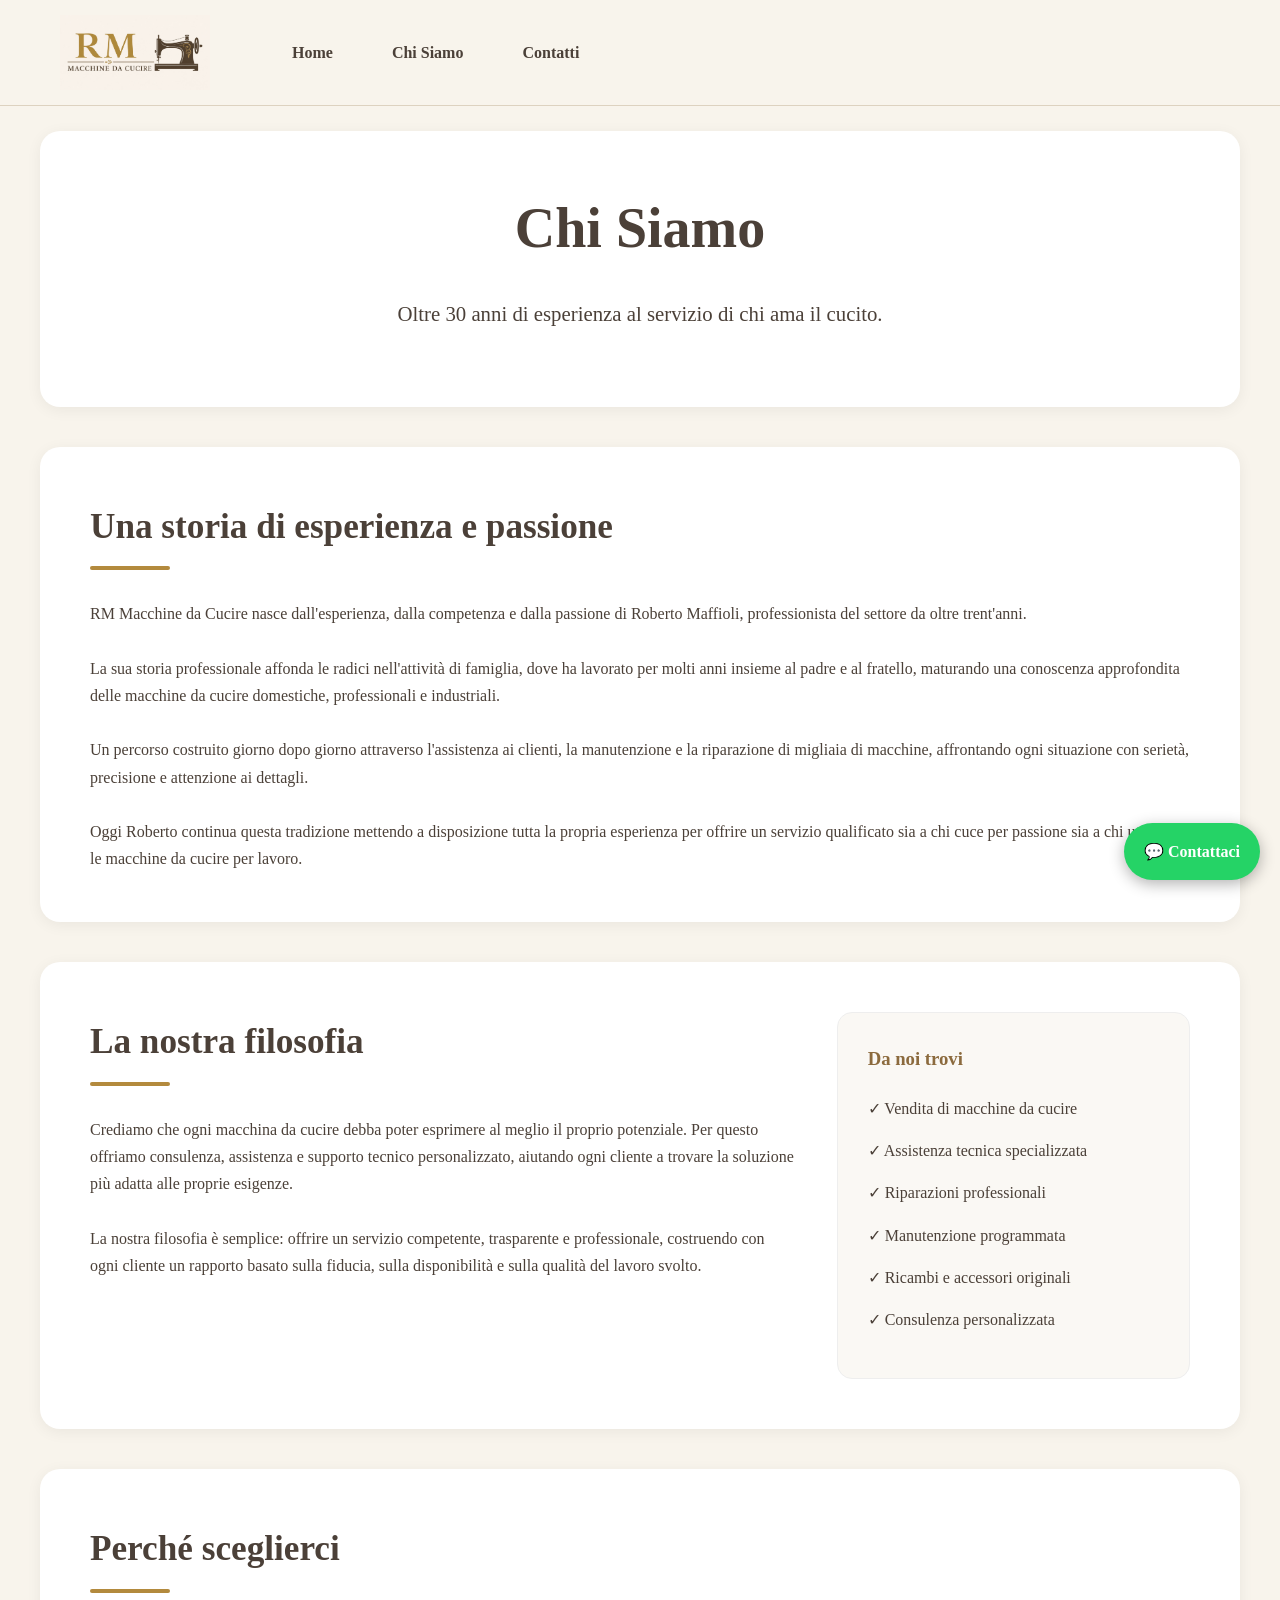
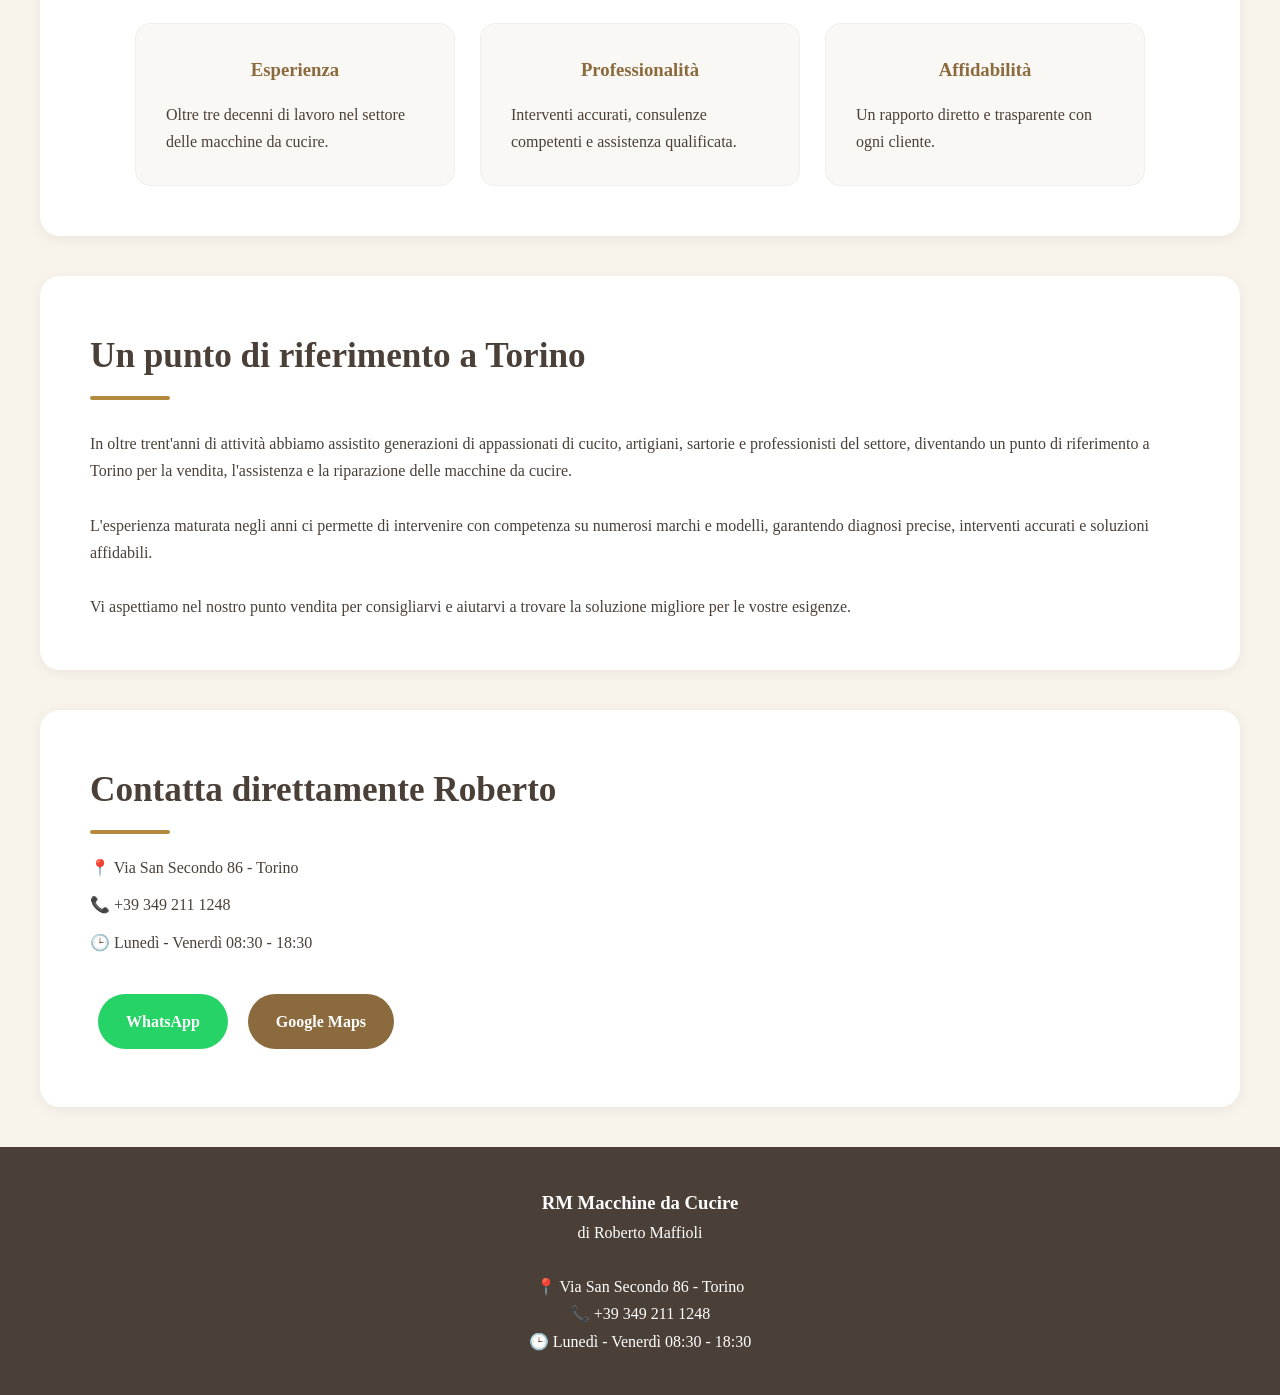
==== chi-siamo.html @ 50a66120 "add file add file" ====
<!DOCTYPE html>
<html lang="it">

<head>

<meta charset="UTF-8">
<meta name="viewport" content="width=device-width, initial-scale=1.0">

<title>Chi Siamo - RM Macchine da Cucire Torino</title>

<meta name="description"
content="Scopri la storia e l'esperienza di Roberto Maffioli, specialista nella vendita e assistenza di macchine da cucire a Torino.">

<link rel="icon" type="image/png" href="images/favicon.png">
<link rel="apple-touch-icon" href="images/favicon.png">

<link rel="stylesheet" href="css/style.css">

</head>

<body>

<header>

    <div class="header-container">

        <img src="images/logo.jpg" class="logo">

        <div class="menu-toggle">☰</div>

        <nav>
            <a href="index.html">Home</a>
            <a href="chi-siamo.html">Chi Siamo</a>
            <a href="contatti.html">Contatti</a>
        </nav>

    </div>

</header>

<section class="section-box hero-box">

    <h1>Chi Siamo</h1>

    <p class="hero-slogan">
        Oltre 30 anni di esperienza al servizio di chi ama il cucito.
    </p>

</section>

<section class="section-box">

    <h2>Una storia di esperienza e passione</h2>

    <p>
        RM Macchine da Cucire nasce dall'esperienza, dalla competenza e dalla
        passione di Roberto Maffioli, professionista del settore da oltre
        trent'anni.
    </p>

    <br>

    <p>
        La sua storia professionale affonda le radici nell'attività di famiglia,
        dove ha lavorato per molti anni insieme al padre e al fratello,
        maturando una conoscenza approfondita delle macchine da cucire
        domestiche, professionali e industriali.
    </p>

    <br>

    <p>
        Un percorso costruito giorno dopo giorno attraverso l'assistenza ai
        clienti, la manutenzione e la riparazione di migliaia di macchine,
        affrontando ogni situazione con serietà, precisione e attenzione ai
        dettagli.
    </p>

    <br>

    <p>
        Oggi Roberto continua questa tradizione mettendo a disposizione tutta la
        propria esperienza per offrire un servizio qualificato sia a chi cuce
        per passione sia a chi utilizza le macchine da cucire per lavoro.
    </p>

</section>

<section class="section-box">

    <div class="about-grid">

        <div class="about-left">

            <h2>La nostra filosofia</h2>

            <p>
                Crediamo che ogni macchina da cucire debba poter esprimere al
                meglio il proprio potenziale. Per questo offriamo consulenza,
                assistenza e supporto tecnico personalizzato, aiutando ogni
                cliente a trovare la soluzione più adatta alle proprie esigenze.
            </p>

            <br>

            <p>
                La nostra filosofia è semplice: offrire un servizio competente,
                trasparente e professionale, costruendo con ogni cliente un
                rapporto basato sulla fiducia, sulla disponibilità e sulla
                qualità del lavoro svolto.
            </p>

        </div>

        <div class="about-right">

            <h3>Da noi trovi</h3>

            <ul>
                <li>✓ Vendita di macchine da cucire</li>
                <li>✓ Assistenza tecnica specializzata</li>
                <li>✓ Riparazioni professionali</li>
                <li>✓ Manutenzione programmata</li>
                <li>✓ Ricambi e accessori originali</li>
                <li>✓ Consulenza personalizzata</li>
            </ul>

        </div>

    </div>

</section>

<section class="section-box">

    <h2>Perché sceglierci</h2>

    <div class="services">

        <div class="service-card">

            <h3>Esperienza</h3>

            <p>
                Oltre tre decenni di lavoro nel settore delle macchine da cucire.
            </p>

        </div>

        <div class="service-card">

            <h3>Professionalità</h3>

            <p>
                Interventi accurati, consulenze competenti e assistenza qualificata.
            </p>

        </div>

        <div class="service-card">

            <h3>Affidabilità</h3>

            <p>
                Un rapporto diretto e trasparente con ogni cliente.
            </p>

        </div>

    </div>

</section>

<section class="section-box">

    <h2>Un punto di riferimento a Torino</h2>

    <p>
        In oltre trent'anni di attività abbiamo assistito generazioni di
        appassionati di cucito, artigiani, sartorie e professionisti del
        settore, diventando un punto di riferimento a Torino per la vendita,
        l'assistenza e la riparazione delle macchine da cucire.
    </p>

    <br>

    <p>
        L'esperienza maturata negli anni ci permette di intervenire con
        competenza su numerosi marchi e modelli, garantendo diagnosi precise,
        interventi accurati e soluzioni affidabili.
    </p>

    <br>

    <p>
        Vi aspettiamo nel nostro punto vendita per consigliarvi e aiutarvi a
        trovare la soluzione migliore per le vostre esigenze.
    </p>

</section>

<section class="contact-section">

    <h2>Contatta direttamente Roberto</h2>

    <p>📍 Via San Secondo 86 - Torino</p>

    <p>📞 +39 349 211 1248</p>

    <p>🕒 Lunedì - Venerdì 08:30 - 18:30</p>

    <div class="button-container">

        <a href="https://wa.me/393492111248"
           target="_blank"
           class="btn btn-whatsapp">

            WhatsApp

        </a>

        <a href="https://maps.google.com/?q=Via+San+Secondo+86+Torino"
           target="_blank"
           class="btn btn-phone">

            Google Maps

        </a>

    </div>

</section>

<footer>

    <h3>RM Macchine da Cucire</h3>

    <p>di Roberto Maffioli</p>

    <br>

    <p>📍 Via San Secondo 86 - Torino</p>

    <p>📞 +39 349 211 1248</p>

    <p>🕒 Lunedì - Venerdì 08:30 - 18:30</p>

</footer>

<a href="https://wa.me/393492111248"
   target="_blank"
   class="whatsapp-float">

💬 Contattaci

</a>

<script src="js/script.js"></script>

</body>
</html>
---- css/style.css ----
*{
    margin:0;
    padding:0;
    box-sizing:border-box;
}

body{
    font-family: Georgia, serif;
    background:#f8f4ec;
    color:#4b4038;
    line-height:1.7;
}

a{
    text-decoration:none;
}

nav{

    transition:all .3s ease;

}

.header-hidden{

    opacity:0;

    transform:translateY(-20px);

    pointer-events:none;

}


/* HEADER */

header{
    background:#f8f4ec;
    border-bottom:1px solid #ddd2c0;
    position:sticky;
    top:0;
    z-index:999;
}

.header-container{
    max-width:1200px;
    margin:auto;
    display:flex;
    align-items:center;
    padding:15px 20px;
}

.logo{
    height:75px;
    width:auto;
    margin-right:40px;
}

.menu-toggle{

    display:none;

}

nav{

    display:flex;

    gap:35px;

    margin-left:30px;

}

nav a{
    color:#4b4038;
    font-size:1rem;
    font-weight:600;
    padding:8px 12px;
    border-radius:6px;
    transition:.3s;
}

nav a:hover{
    background:#efe7da;
    color:#8b6a3d;
}

/* HERO */

.hero{
    text-align:center;
    padding:60px 20px;
    background:#f8f4ec;
}

.hero h1{
    font-size:3.2rem;
    color:#4b4038;
}

.hero h3{
    color:#8b6a3d;
    font-style:italic;
    margin-top:5px;
    margin-bottom:20px;
}

.hero h2{
    color:#8b6a3d;
    margin-bottom:20px;
    font-size:1.8rem;
}

.hero p{
    max-width:800px;
    margin:auto;
}

.hero-box{
    text-align:center;
}

.hero-box h1{
    font-size:3.5rem;
    color:#4b4038;
    margin-bottom:20px;
}

.hero-box h2{
    color:#a37c3f;
    font-size:2rem;
    margin-bottom:25px;
}

.hero-slogan{
    font-size:1.3rem;
    max-width:900px;
    margin:15px auto 25px auto;
    text-align:center !important;
}

.section-box.hero-box{
    margin-top:25px;
}

@media(max-width:768px){

    .hero-box h1{
        font-size:2rem;
    }

    .hero-box h2{
        font-size:1.3rem;
    }

    .hero-slogan{
        font-size:1rem;
    }

}

/* BUTTON */

.button-container{
    margin-top:30px;
}

.btn{
    display:inline-block;
    padding:14px 28px;
    border-radius:40px;
    margin:8px;
    color:white;
    font-weight:bold;
    transition:.3s;
}

.btn:hover{
    transform:translateY(-2px);
}

.btn-phone{
    background:#8b6a3d;
}

.btn-whatsapp{
    background:#25D366;
}

/* SLIDER PROMO */

.promo-banner{
    max-width:1200px;
    margin:0px auto;
    padding:0 0px;
}

.promo-banner img{
    width:100%;
    display:block;
    border-radius:0px;
    box-shadow:0 8px 20px rgba(0,0,0,.10);
}
/* SEZIONI */

.section-box{
    max-width:1200px;
    margin:40px auto;
    background:white;
    border-radius:20px;
    padding:50px;
    box-shadow:0 3px 15px rgba(0,0,0,.06);
}

.section-box h2{
    color:#4b4038;
    font-size:2.2rem;
    margin-bottom:30px;
}

.section-box h2::after{
    content:'';
    display:block;
    width:80px;
    height:4px;
    background:#b38a3d;
    margin-top:10px;
    border-radius:5px;
}

.section-box p{
    text-align:left;
}

/* SERVIZI */

.services{
    display:flex;
    flex-wrap:wrap;
    gap:25px;
    justify-content:center;
}

.service-card{
    background:#faf8f4;
    width:320px;
    padding:30px;
    border-radius:15px;
    text-align:center;
    border:1px solid #eee;
}

.service-card h3{
    color:#8b6a3d;
    margin-bottom:15px;
}

/* MARCHI */

.brand-logos{
    display:flex;
    flex-wrap:wrap;
    justify-content:center;
    align-items:center;
    gap:40px;
}

.brand-logos img{
    max-width:150px;
    max-height:80px;
    object-fit:contain;
}

/* CONTATTI */

.contact-section{
    max-width:1200px;
    margin:40px auto;
    background:white;
    border-radius:20px;
    padding:50px;
    box-shadow:0 3px 15px rgba(0,0,0,.06);
}

.contact-section h2{
    font-size:2.2rem;
    margin-bottom:20px;
}

.contact-section h2::after{
    content:'';
    display:block;
    width:80px;
    height:4px;
    background:#b38a3d;
    margin-top:10px;
    border-radius:5px;
}

.contact-section p{
    margin-bottom:10px;
}

/* FOOTER */

footer{
    background:#4b4038;
    color:white;
    text-align:center;
    padding:40px;
    margin-top:40px;
}

/* WHATSAPP */

.whatsapp-float{
    position:fixed;
    right:20px;
    bottom:20px;
    background:#25D366;
    color:white;
    padding:15px 20px;
    border-radius:50px;
    font-weight:bold;
    box-shadow:0 4px 15px rgba(0,0,0,.3);
    z-index:9999;
}

.about-grid{
    display:grid;
    grid-template-columns:2fr 1fr;
    gap:40px;
    align-items:start;
}

.about-right{
    background:#faf8f4;
    padding:30px;
    border-radius:15px;
    border:1px solid #eee;
}

.about-right h3{
    color:#8b6a3d;
    margin-bottom:20px;
}

.about-right ul{
    list-style:none;
    padding:0;
}

.about-right li{
    margin-bottom:15px;
    font-size:1rem;
}

@media(max-width:768px){

    .about-grid{
        grid-template-columns:1fr;
    }

}

/* MENU HAMBURGER */

.menu-toggle{
    display:none;
    font-size:2rem;
    cursor:pointer;
    color:#4b4038;
    padding:10px;
}

/* MOBILE */

@media(max-width:768px){

    .header-container{
        position:relative;
        justify-content:space-between;
        align-items:center;
    }

    .logo{
        height:55px;
        margin:0;
    }

    .menu-toggle{
        display:block;
        font-size:2rem;
        cursor:pointer;
        padding:10px;
    }

    nav{
    display:none;
    position:absolute;
    top:85px;
    right:20px;
    width:180px;

    background:white;
    border-radius:15px;
    box-shadow:0 8px 25px rgba(0,0,0,.12);

    opacity:0;
    transform:translateY(-10px);
    transition:.25s;

    margin-left:0;
    }

    nav.show{
        display:flex;
        flex-direction:column;

        opacity:1;
        transform:translateY(0);
    }

    nav a{
        padding:12px 20px;
        text-align:left;
        border-bottom:1px solid #eee;
    }

    nav a:last-child{
        border-bottom:none;
    }
}
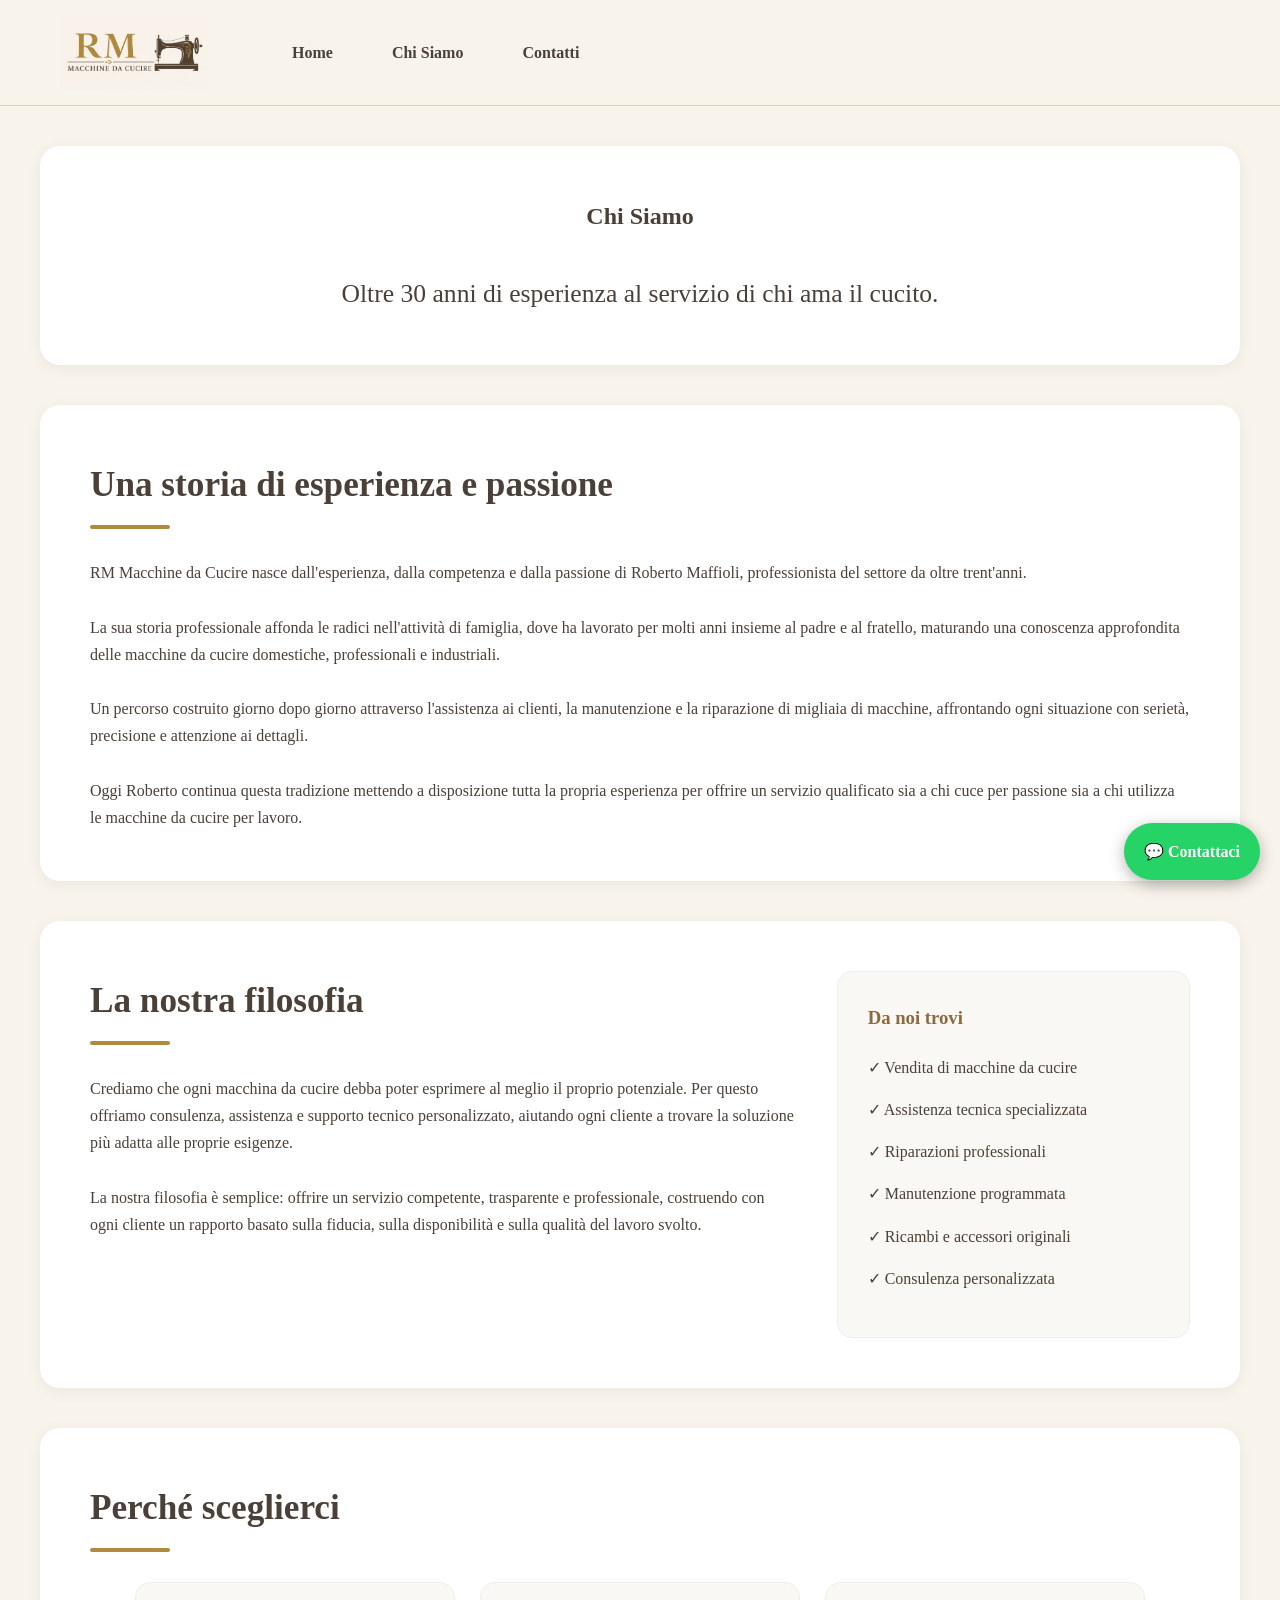
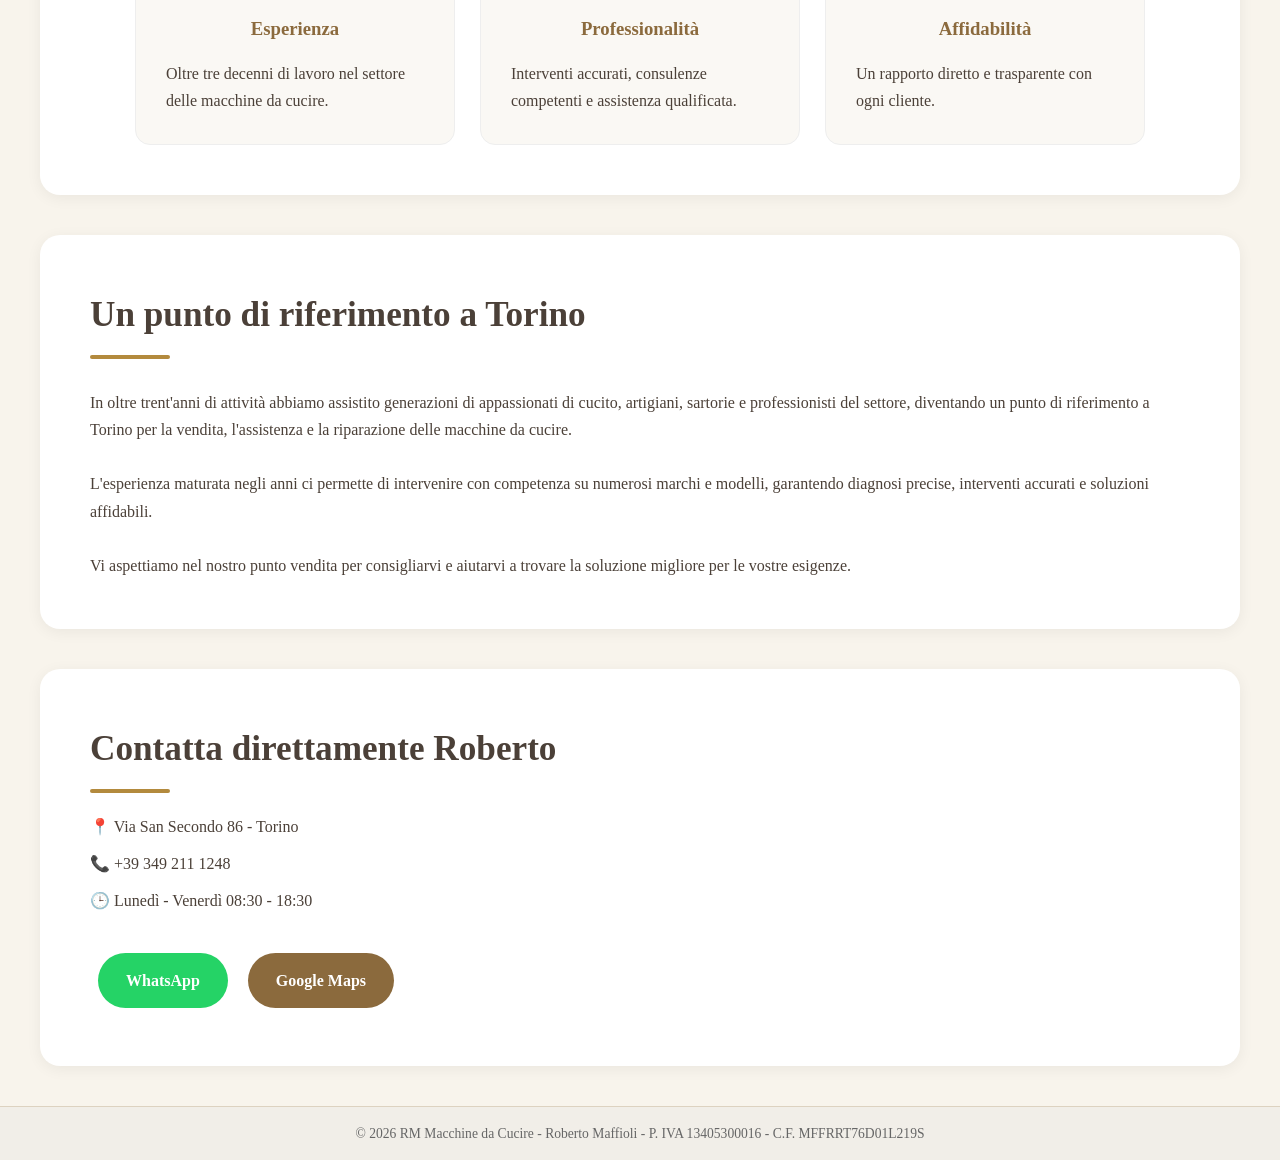
==== commit 15952773: "bug footer" ====
--- a/chi-siamo.html
+++ b/chi-siamo.html
@@ -3,259 +3,284 @@
 
 <head>
 
-<meta charset="UTF-8">
-<meta name="viewport" content="width=device-width, initial-scale=1.0">
-
-<title>Chi Siamo - RM Macchine da Cucire Torino</title>
-
-<meta name="description"
-content="Scopri la storia e l'esperienza di Roberto Maffioli, specialista nella vendita e assistenza di macchine da cucire a Torino.">
-
-<link rel="icon" type="image/png" href="images/favicon.png">
-<link rel="apple-touch-icon" href="images/favicon.png">
-
-<link rel="stylesheet" href="css/style.css">
+    <meta charset="UTF-8">
+    <meta name="viewport" content="width=device-width, initial-scale=1.0">
+
+    <title>Chi Siamo - RM Macchine da Cucire Torino</title>
+
+    <meta name="description"
+          content="Scopri la storia e l'esperienza di Roberto Maffioli, specialista nella vendita e assistenza di macchine da cucire a Torino.">
+
+    <!-- Anteprime social (WhatsApp, Facebook, ecc.) -->
+    <meta property="og:title" content="Chi Siamo - RM Macchine da Cucire Torino">
+    <meta property="og:description" content="Scopri la storia e l'esperienza di Roberto Maffioli, specialista nella vendita e assistenza di macchine da cucire a Torino.">
+    <meta property="og:image" content="https://www.rmmacchinedacucire.it/images/logo.jpg">
+    <meta property="og:type" content="website">
+    <meta property="og:locale" content="it_IT">
+    <meta property="og:url" content="https://www.rmmacchinedacucire.it/chi-siamo.html">
+
+    <link rel="icon" type="image/png" href="images/favicon.png">
+    <link rel="apple-touch-icon" href="images/favicon.png">
+
+    <link rel="stylesheet" href="css/style.css">
+
+    <!-- Dati strutturati per Google (scheda attività / Maps) -->
+    <script type="application/ld+json">
+        {
+          "@context": "https://schema.org",
+          "@type": "LocalBusiness",
+          "name": "RM Macchine da Cucire",
+          "image": "https://www.rmmacchinedacucire.it/images/logo.jpg",
+          "telephone": "+393492111248",
+          "address": {
+            "@type": "PostalAddress",
+            "streetAddress": "Via San Secondo 86",
+            "addressLocality": "Torino",
+            "addressCountry": "IT"
+          },
+          "openingHoursSpecification": {
+            "@type": "OpeningHoursSpecification",
+            "dayOfWeek": ["Monday","Tuesday","Wednesday","Thursday","Friday"],
+            "opens": "08:30",
+            "closes": "18:30"
+          },
+          "url": "https://www.rmmacchinedacucire.it/"
+        }
+    </script>
 
 </head>
 
 <body>
 
-<header>
-
-    <div class="header-container">
-
-        <img src="images/logo.jpg" class="logo">
-
-        <div class="menu-toggle">☰</div>
-
-        <nav>
-            <a href="index.html">Home</a>
-            <a href="chi-siamo.html">Chi Siamo</a>
-            <a href="contatti.html">Contatti</a>
-        </nav>
-
-    </div>
-
-</header>
-
-<section class="section-box hero-box">
-
-    <h1>Chi Siamo</h1>
-
-    <p class="hero-slogan">
-        Oltre 30 anni di esperienza al servizio di chi ama il cucito.
-    </p>
-
-</section>
-
-<section class="section-box">
-
-    <h2>Una storia di esperienza e passione</h2>
-
-    <p>
-        RM Macchine da Cucire nasce dall'esperienza, dalla competenza e dalla
-        passione di Roberto Maffioli, professionista del settore da oltre
-        trent'anni.
-    </p>
-
-    <br>
-
-    <p>
-        La sua storia professionale affonda le radici nell'attività di famiglia,
-        dove ha lavorato per molti anni insieme al padre e al fratello,
-        maturando una conoscenza approfondita delle macchine da cucire
-        domestiche, professionali e industriali.
-    </p>
-
-    <br>
-
-    <p>
-        Un percorso costruito giorno dopo giorno attraverso l'assistenza ai
-        clienti, la manutenzione e la riparazione di migliaia di macchine,
-        affrontando ogni situazione con serietà, precisione e attenzione ai
-        dettagli.
-    </p>
-
-    <br>
-
-    <p>
-        Oggi Roberto continua questa tradizione mettendo a disposizione tutta la
-        propria esperienza per offrire un servizio qualificato sia a chi cuce
-        per passione sia a chi utilizza le macchine da cucire per lavoro.
-    </p>
-
-</section>
-
-<section class="section-box">
-
-    <div class="about-grid">
-
-        <div class="about-left">
-
-            <h2>La nostra filosofia</h2>
-
-            <p>
-                Crediamo che ogni macchina da cucire debba poter esprimere al
-                meglio il proprio potenziale. Per questo offriamo consulenza,
-                assistenza e supporto tecnico personalizzato, aiutando ogni
-                cliente a trovare la soluzione più adatta alle proprie esigenze.
-            </p>
-
-            <br>
-
-            <p>
-                La nostra filosofia è semplice: offrire un servizio competente,
-                trasparente e professionale, costruendo con ogni cliente un
-                rapporto basato sulla fiducia, sulla disponibilità e sulla
-                qualità del lavoro svolto.
-            </p>
-
-        </div>
-
-        <div class="about-right">
-
-            <h3>Da noi trovi</h3>
-
-            <ul>
-                <li>✓ Vendita di macchine da cucire</li>
-                <li>✓ Assistenza tecnica specializzata</li>
-                <li>✓ Riparazioni professionali</li>
-                <li>✓ Manutenzione programmata</li>
-                <li>✓ Ricambi e accessori originali</li>
-                <li>✓ Consulenza personalizzata</li>
-            </ul>
-
-        </div>
-
-    </div>
-
-</section>
-
-<section class="section-box">
-
-    <h2>Perché sceglierci</h2>
-
-    <div class="services">
-
-        <div class="service-card">
-
-            <h3>Esperienza</h3>
-
-            <p>
-                Oltre tre decenni di lavoro nel settore delle macchine da cucire.
-            </p>
-
-        </div>
-
-        <div class="service-card">
-
-            <h3>Professionalità</h3>
-
-            <p>
-                Interventi accurati, consulenze competenti e assistenza qualificata.
-            </p>
-
-        </div>
-
-        <div class="service-card">
-
-            <h3>Affidabilità</h3>
-
-            <p>
-                Un rapporto diretto e trasparente con ogni cliente.
-            </p>
-
-        </div>
-
-    </div>
-
-</section>
-
-<section class="section-box">
-
-    <h2>Un punto di riferimento a Torino</h2>
-
-    <p>
-        In oltre trent'anni di attività abbiamo assistito generazioni di
-        appassionati di cucito, artigiani, sartorie e professionisti del
-        settore, diventando un punto di riferimento a Torino per la vendita,
-        l'assistenza e la riparazione delle macchine da cucire.
-    </p>
-
-    <br>
-
-    <p>
-        L'esperienza maturata negli anni ci permette di intervenire con
-        competenza su numerosi marchi e modelli, garantendo diagnosi precise,
-        interventi accurati e soluzioni affidabili.
-    </p>
-
-    <br>
-
-    <p>
-        Vi aspettiamo nel nostro punto vendita per consigliarvi e aiutarvi a
-        trovare la soluzione migliore per le vostre esigenze.
-    </p>
-
-</section>
-
-<section class="contact-section">
-
-    <h2>Contatta direttamente Roberto</h2>
-
-    <p>📍 Via San Secondo 86 - Torino</p>
-
-    <p>📞 +39 349 211 1248</p>
-
-    <p>🕒 Lunedì - Venerdì 08:30 - 18:30</p>
-
-    <div class="button-container">
-
-        <a href="https://wa.me/393492111248"
-           target="_blank"
-           class="btn btn-whatsapp">
-
-            WhatsApp
-
-        </a>
-
-        <a href="https://maps.google.com/?q=Via+San+Secondo+86+Torino"
-           target="_blank"
-           class="btn btn-phone">
-
-            Google Maps
-
-        </a>
-
-    </div>
-
-</section>
-
-<footer>
-
-    <h3>RM Macchine da Cucire</h3>
-
-    <p>di Roberto Maffioli</p>
-
-    <br>
-
-    <p>📍 Via San Secondo 86 - Torino</p>
-
-    <p>📞 +39 349 211 1248</p>
-
-    <p>🕒 Lunedì - Venerdì 08:30 - 18:30</p>
-
-</footer>
-
-<a href="https://wa.me/393492111248"
-   target="_blank"
-   class="whatsapp-float">
-
-💬 Contattaci
-
-</a>
-
-<script src="js/script.js"></script>
+    <header>
+
+        <div class="header-container">
+
+            <img src="images/logo.jpg" class="logo" alt="RM Macchine da Cucire Torino">
+
+            <button class="menu-toggle" aria-label="Apri menu">☰</button>
+
+            <nav>
+                <a href="index.html">Home</a>
+                <a href="chi-siamo.html">Chi Siamo</a>
+                <a href="contatti.html">Contatti</a>
+            </nav>
+
+        </div>
+
+    </header>
+
+    <section class="section-box hero-box">
+
+        <h1>Chi Siamo</h1>
+
+        <p class="hero-slogan">
+            Oltre 30 anni di esperienza al servizio di chi ama il cucito.
+        </p>
+
+    </section>
+
+    <section class="section-box">
+
+        <h2>Una storia di esperienza e passione</h2>
+
+        <p>
+            RM Macchine da Cucire nasce dall'esperienza, dalla competenza e dalla
+            passione di Roberto Maffioli, professionista del settore da oltre
+            trent'anni.
+        </p>
+
+        <br>
+
+        <p>
+            La sua storia professionale affonda le radici nell'attività di famiglia,
+            dove ha lavorato per molti anni insieme al padre e al fratello,
+            maturando una conoscenza approfondita delle macchine da cucire
+            domestiche, professionali e industriali.
+        </p>
+
+        <br>
+
+        <p>
+            Un percorso costruito giorno dopo giorno attraverso l'assistenza ai
+            clienti, la manutenzione e la riparazione di migliaia di macchine,
+            affrontando ogni situazione con serietà, precisione e attenzione ai
+            dettagli.
+        </p>
+
+        <br>
+
+        <p>
+            Oggi Roberto continua questa tradizione mettendo a disposizione tutta la
+            propria esperienza per offrire un servizio qualificato sia a chi cuce
+            per passione sia a chi utilizza le macchine da cucire per lavoro.
+        </p>
+
+    </section>
+
+    <section class="section-box">
+
+        <div class="about-grid">
+
+            <div class="about-left">
+
+                <h2>La nostra filosofia</h2>
+
+                <p>
+                    Crediamo che ogni macchina da cucire debba poter esprimere al
+                    meglio il proprio potenziale. Per questo offriamo consulenza,
+                    assistenza e supporto tecnico personalizzato, aiutando ogni
+                    cliente a trovare la soluzione più adatta alle proprie esigenze.
+                </p>
+
+                <br>
+
+                <p>
+                    La nostra filosofia è semplice: offrire un servizio competente,
+                    trasparente e professionale, costruendo con ogni cliente un
+                    rapporto basato sulla fiducia, sulla disponibilità e sulla
+                    qualità del lavoro svolto.
+                </p>
+
+            </div>
+
+            <div class="about-right">
+
+                <h3>Da noi trovi</h3>
+
+                <ul>
+                    <li>✓ Vendita di macchine da cucire</li>
+                    <li>✓ Assistenza tecnica specializzata</li>
+                    <li>✓ Riparazioni professionali</li>
+                    <li>✓ Manutenzione programmata</li>
+                    <li>✓ Ricambi e accessori originali</li>
+                    <li>✓ Consulenza personalizzata</li>
+                </ul>
+
+            </div>
+
+        </div>
+
+    </section>
+
+    <section class="section-box">
+
+        <h2>Perché sceglierci</h2>
+
+        <div class="services">
+
+            <div class="service-card">
+
+                <h3>Esperienza</h3>
+
+                <p>
+                    Oltre tre decenni di lavoro nel settore delle macchine da cucire.
+                </p>
+
+            </div>
+
+            <div class="service-card">
+
+                <h3>Professionalità</h3>
+
+                <p>
+                    Interventi accurati, consulenze competenti e assistenza qualificata.
+                </p>
+
+            </div>
+
+            <div class="service-card">
+
+                <h3>Affidabilità</h3>
+
+                <p>
+                    Un rapporto diretto e trasparente con ogni cliente.
+                </p>
+
+            </div>
+
+        </div>
+
+    </section>
+
+    <section class="section-box">
+
+        <h2>Un punto di riferimento a Torino</h2>
+
+        <p>
+            In oltre trent'anni di attività abbiamo assistito generazioni di
+            appassionati di cucito, artigiani, sartorie e professionisti del
+            settore, diventando un punto di riferimento a Torino per la vendita,
+            l'assistenza e la riparazione delle macchine da cucire.
+        </p>
+
+        <br>
+
+        <p>
+            L'esperienza maturata negli anni ci permette di intervenire con
+            competenza su numerosi marchi e modelli, garantendo diagnosi precise,
+            interventi accurati e soluzioni affidabili.
+        </p>
+
+        <br>
+
+        <p>
+            Vi aspettiamo nel nostro punto vendita per consigliarvi e aiutarvi a
+            trovare la soluzione migliore per le vostre esigenze.
+        </p>
+
+    </section>
+
+    <section class="contact-section">
+
+        <h2>Contatta direttamente Roberto</h2>
+
+        <p>📍 Via San Secondo 86 - Torino</p>
+
+        <p>📞 +39 349 211 1248</p>
+
+        <p>🕒 Lunedì - Venerdì 08:30 - 18:30</p>
+
+        <div class="button-container">
+
+            <a href="https://wa.me/393492111248"
+               target="_blank"
+               class="btn btn-whatsapp">
+
+                WhatsApp
+
+            </a>
+
+            <a href="https://maps.google.com/?q=Via+San+Secondo+86+Torino"
+               target="_blank"
+               class="btn btn-phone">
+
+                Google Maps
+
+            </a>
+
+        </div>
+
+    </section>
+
+    <footer class="footer-mini">
+
+        © 2026 RM Macchine da Cucire -
+        Roberto Maffioli -
+        P. IVA 13405300016 -
+        C.F. MFFRRT76D01L219S
+
+    </footer>
+
+    <a href="https://wa.me/393492111248"
+       target="_blank"
+       class="whatsapp-float">
+
+        💬 Contattaci
+
+    </a>
+
+    <script src="js/script.js"></script>
 
 </body>
 </html>
--- a/css/style.css
+++ b/css/style.css
@@ -1,434 +1,641 @@
-*{
-    margin:0;
-    padding:0;
-    box-sizing:border-box;
-}
-
-body{
+* {
+    margin: 0;
+    padding: 0;
+    box-sizing: border-box;
+}
+
+body {
     font-family: Georgia, serif;
-    background:#f8f4ec;
-    color:#4b4038;
-    line-height:1.7;
-}
-
-a{
-    text-decoration:none;
-}
-
-nav{
-
-    transition:all .3s ease;
-
-}
-
-.header-hidden{
-
-    opacity:0;
-
-    transform:translateY(-20px);
-
-    pointer-events:none;
-
-}
+    background: #f8f4ec;
+    color: #4b4038;
+    line-height: 1.7;
+}
+
+
+a {
+    text-decoration: none;
+}
+
+nav {
+    transition: all .3s ease;
+}
+
+.header-hidden {
+    opacity: 0;
+    transform: translateY(-20px);
+    pointer-events: none;
+}
+
+/* TITOLO */
+.hero-logo {
+    display: -webkit-flex;
+    display: flex;
+    -webkit-align-items: center;
+    align-items: center;
+    -webkit-justify-content: center;
+    justify-content: center;
+}
+
+.hero-logo-top {
+    display: flex;
+    justify-content: center;
+    align-items: center;
+    gap: 25px;
+}
+
+.hero-machine {
+    height: 100px;
+    width: auto;
+}
+
+
 
 
 /* HEADER */
 
-header{
-    background:#f8f4ec;
-    border-bottom:1px solid #ddd2c0;
-    position:sticky;
-    top:0;
-    z-index:999;
-}
-
-.header-container{
-    max-width:1200px;
-    margin:auto;
-    display:flex;
-    align-items:center;
-    padding:15px 20px;
-}
-
-.logo{
-    height:75px;
-    width:auto;
-    margin-right:40px;
-}
-
-.menu-toggle{
-
-    display:none;
-
-}
-
-nav{
-
-    display:flex;
-
-    gap:35px;
-
-    margin-left:30px;
-
-}
-
-nav a{
-    color:#4b4038;
-    font-size:1rem;
-    font-weight:600;
-    padding:8px 12px;
-    border-radius:6px;
-    transition:.3s;
-}
-
-nav a:hover{
-    background:#efe7da;
-    color:#8b6a3d;
-}
+header {
+    background: #f8f4ec;
+    border-bottom: 1px solid #ddd2c0;
+    position: sticky;
+    top: 0;
+    z-index: 999;
+}
+
+.header-container {
+    max-width: 1200px;
+    margin: auto;
+    display: flex;
+    align-items: center;
+    padding: 15px 20px;
+}
+
+.logo {
+    height: 75px;
+    width: auto;
+    margin-right: 40px;
+}
+
+.menu-toggle {
+    display: none;
+}
+
+nav {
+    display: flex;
+    gap: 35px;
+    margin-left: 30px;
+}
+
+    nav a {
+        color: #4b4038;
+        font-size: 1rem;
+        font-weight: 600;
+        padding: 8px 12px;
+        border-radius: 6px;
+        transition: .3s;
+    }
+
+        nav a:hover {
+            background: #efe7da;
+            color: #8b6a3d;
+        }
+
 
 /* HERO */
 
-.hero{
-    text-align:center;
-    padding:60px 20px;
-    background:#f8f4ec;
-}
-
-.hero h1{
-    font-size:3.2rem;
-    color:#4b4038;
-}
-
-.hero h3{
-    color:#8b6a3d;
-    font-style:italic;
-    margin-top:5px;
-    margin-bottom:20px;
-}
-
-.hero h2{
-    color:#8b6a3d;
-    margin-bottom:20px;
-    font-size:1.8rem;
-}
-
-.hero p{
-    max-width:800px;
-    margin:auto;
-}
-
-.hero-box{
-    text-align:center;
-}
-
-.hero-box h1{
-    font-size:3.5rem;
-    color:#4b4038;
-    margin-bottom:20px;
-}
-
-.hero-box h2{
-    color:#a37c3f;
-    font-size:2rem;
-    margin-bottom:25px;
-}
-
-.hero-slogan{
-    font-size:1.3rem;
-    max-width:900px;
-    margin:15px auto 25px auto;
-    text-align:center !important;
-}
-
-.section-box.hero-box{
-    margin-top:25px;
-}
-
-@media(max-width:768px){
-
-    .hero-box h1{
-        font-size:2rem;
-    }
-
-    .hero-box h2{
-        font-size:1.3rem;
-    }
-
-    .hero-slogan{
-        font-size:1rem;
-    }
-
-}
+.hero-box {
+    background: #f1eee8;
+    text-align: center;
+    padding: 40px;
+}
+
+
+.hero-logo-row {
+    display: flex;
+    justify-content: center;
+    align-items: center;
+    gap: 50px;
+}
+
+.hero-rm {
+    font-size: 8rem;
+    line-height: 0.9;
+    color: #c49a3a;
+    font-family: Georgia, serif;
+}
+
+.hero-text {
+    display: flex;
+    flex-direction: column;
+    align-items: flex-start;
+}
+
+.hero-logo-bottom {
+    font-size: 3.6rem;
+    line-height: 0.95;
+    color: #4b4038;
+    text-align: left;
+}
+
+.hero-owner {
+    width: 100%;
+    text-align: right;
+    margin-top: 10px;
+    font-style: italic;
+    font-size: 1.2rem;
+    color: #b38a3d;
+}
+
+.hero-slogan {
+    margin-top: 35px;
+    font-size: 1.6rem;
+    color: #4b4038;
+    text-align: center !important;
+    width: 100%;
+}
+
+
+
+@media(max-width:768px) {
+
+    .hero-logo-row {
+        flex-direction: column;
+        gap: 10px;
+    }
+
+    .hero-rm {
+        font-size: 5rem;
+    }
+
+    .hero-logo-bottom {
+        font-size: 2rem;
+        text-align: center;
+    }
+
+    .hero-text {
+        align-items: center;
+    }
+
+    .hero-owner {
+        text-align: center;
+        font-size: 1rem;
+    }
+
+    .hero-box {
+        padding: 25px;
+    }
+}
+
 
 /* BUTTON */
 
-.button-container{
-    margin-top:30px;
-}
-
-.btn{
-    display:inline-block;
-    padding:14px 28px;
-    border-radius:40px;
-    margin:8px;
-    color:white;
-    font-weight:bold;
-    transition:.3s;
-}
-
-.btn:hover{
-    transform:translateY(-2px);
-}
-
-.btn-phone{
-    background:#8b6a3d;
-}
-
-.btn-whatsapp{
-    background:#25D366;
+.button-container {
+    margin-top: 30px;
+}
+
+.btn {
+    display: inline-block;
+    padding: 14px 28px;
+    border-radius: 40px;
+    margin: 8px;
+    color: white;
+    font-weight: bold;
+    transition: .3s;
+}
+
+    .btn:hover {
+        transform: translateY(-2px);
+    }
+
+.btn-phone {
+    background: #8b6a3d;
+}
+
+.btn-whatsapp {
+    background: #25D366;
 }
 
 /* SLIDER PROMO */
 
-.promo-banner{
-    max-width:1200px;
-    margin:0px auto;
-    padding:0 0px;
-}
-
-.promo-banner img{
-    width:100%;
-    display:block;
-    border-radius:0px;
-    box-shadow:0 8px 20px rgba(0,0,0,.10);
-}
+.promo-banner {
+    max-width: 1200px;
+    margin: 0 auto;
+    overflow: hidden;
+}
+
+    .promo-banner img {
+        width: 100%;
+        display: none;
+        border-radius: 10px;
+        box-shadow: 0 8px 20px rgba(0,0,0,.10);
+    }
+
+        .promo-banner img.active {
+            display: block;
+        }
+
+.promo-box {
+    padding:5px;
+}
+
+/*.promo-banner {
+    max-width: 1200px;
+    margin: 0px auto;
+    padding: 0 0px;
+}
+
+    .promo-banner img {
+        width: 100%;
+        display: block;
+        border-radius: 0px;
+        box-shadow: 0 8px 20px rgba(0,0,0,.10);
+    }*/
 /* SEZIONI */
 
-.section-box{
-    max-width:1200px;
-    margin:40px auto;
-    background:white;
-    border-radius:20px;
-    padding:50px;
-    box-shadow:0 3px 15px rgba(0,0,0,.06);
-}
-
-.section-box h2{
-    color:#4b4038;
-    font-size:2.2rem;
-    margin-bottom:30px;
-}
-
-.section-box h2::after{
-    content:'';
-    display:block;
-    width:80px;
-    height:4px;
-    background:#b38a3d;
-    margin-top:10px;
-    border-radius:5px;
-}
-
-.section-box p{
-    text-align:left;
-}
+.section-box {
+    max-width: 1200px;
+    margin: 40px auto;
+    background: white;
+    border-radius: 20px;
+    padding: 50px;
+    box-shadow: 0 3px 15px rgba(0,0,0,.06);
+}
+
+    .section-box h2 {
+        color: #4b4038;
+        font-size: 2.2rem;
+        margin-bottom: 30px;
+    }
+
+        .section-box h2::after {
+            content: '';
+            display: block;
+            width: 80px;
+            height: 4px;
+            background: #b38a3d;
+            margin-top: 10px;
+            border-radius: 5px;
+        }
+
+    .section-box p {
+        text-align: left;
+    }
 
 /* SERVIZI */
 
-.services{
-    display:flex;
-    flex-wrap:wrap;
-    gap:25px;
-    justify-content:center;
-}
-
-.service-card{
-    background:#faf8f4;
-    width:320px;
-    padding:30px;
-    border-radius:15px;
-    text-align:center;
-    border:1px solid #eee;
-}
-
-.service-card h3{
-    color:#8b6a3d;
-    margin-bottom:15px;
-}
+.services {
+    display: flex;
+    flex-wrap: wrap;
+    gap: 25px;
+    justify-content: center;
+}
+
+.service-card {
+    background: #faf8f4;
+    width: 320px;
+    padding: 30px;
+    border-radius: 15px;
+    text-align: center;
+    border: 1px solid #eee;
+}
+
+    .service-card h3 {
+        color: #8b6a3d;
+        margin-bottom: 15px;
+    }
 
 /* MARCHI */
 
-.brand-logos{
-    display:flex;
-    flex-wrap:wrap;
-    justify-content:center;
-    align-items:center;
-    gap:40px;
-}
-
-.brand-logos img{
-    max-width:150px;
-    max-height:80px;
-    object-fit:contain;
-}
+.brand-logos {
+    display: flex;
+    flex-wrap: wrap;
+    justify-content: center;
+    align-items: center;
+    gap: 40px;
+}
+
+    .brand-logos img {
+        max-width: 150px;
+        max-height: 80px;
+        object-fit: contain;
+    }
 
 /* CONTATTI */
 
-.contact-section{
-    max-width:1200px;
-    margin:40px auto;
-    background:white;
-    border-radius:20px;
-    padding:50px;
-    box-shadow:0 3px 15px rgba(0,0,0,.06);
-}
-
-.contact-section h2{
-    font-size:2.2rem;
-    margin-bottom:20px;
-}
-
-.contact-section h2::after{
-    content:'';
-    display:block;
-    width:80px;
-    height:4px;
-    background:#b38a3d;
-    margin-top:10px;
-    border-radius:5px;
-}
-
-.contact-section p{
-    margin-bottom:10px;
+.contact-section {
+    max-width: 1200px;
+    margin: 40px auto;
+    background: white;
+    border-radius: 20px;
+    padding: 50px;
+    box-shadow: 0 3px 15px rgba(0,0,0,.06);
+}
+
+    .contact-section h2 {
+        font-size: 2.2rem;
+        margin-bottom: 20px;
+    }
+
+        .contact-section h2::after {
+            content: '';
+            display: block;
+            width: 80px;
+            height: 4px;
+            background: #b38a3d;
+            margin-top: 10px;
+            border-radius: 5px;
+        }
+
+    .contact-section p {
+        margin-bottom: 10px;
+    }
+
+/* CARD DOVE TROVARCI */
+.location-grid {
+    display: grid;
+    grid-template-columns: 2fr 1fr;
+    gap: 40px;
+    align-items: start;
+}
+
+.location-map iframe {
+    border-radius: 15px;
+}
+
+.location-info p {
+    margin-bottom: 5px;
+}
+
+@media(max-width:768px) {
+
+    .location-grid {
+        grid-template-columns: 1fr;
+        gap: 20px;
+    }
 }
 
 /* FOOTER */
 
-footer{
-    background:#4b4038;
-    color:white;
-    text-align:center;
-    padding:40px;
-    margin-top:40px;
+footer {
+    background: #4b4038;
+    color: white;
+    text-align: center;
+    padding: 40px;
+    margin-top: 40px;
+}
+
+.footer-line {
+    width: 250px;
+    margin: 20px auto;
+    border: none;
+    border-top: 1px solid rgba(255,255,255,.25);
+}
+
+.footer-mini {
+    background: #f1eee8;
+    border-top: 1px solid #ddd2c0;
+    color: #666;
+    text-align: center;
+    padding: 15px;
+    font-size: .85rem;
+    margin-top: 30px;
 }
 
 /* WHATSAPP */
 
-.whatsapp-float{
-    position:fixed;
-    right:20px;
-    bottom:20px;
-    background:#25D366;
-    color:white;
-    padding:15px 20px;
-    border-radius:50px;
-    font-weight:bold;
-    box-shadow:0 4px 15px rgba(0,0,0,.3);
-    z-index:9999;
-}
-
-.about-grid{
-    display:grid;
-    grid-template-columns:2fr 1fr;
-    gap:40px;
-    align-items:start;
-}
-
-.about-right{
-    background:#faf8f4;
-    padding:30px;
-    border-radius:15px;
-    border:1px solid #eee;
-}
-
-.about-right h3{
-    color:#8b6a3d;
-    margin-bottom:20px;
-}
-
-.about-right ul{
-    list-style:none;
-    padding:0;
-}
-
-.about-right li{
-    margin-bottom:15px;
-    font-size:1rem;
-}
-
-@media(max-width:768px){
-
-    .about-grid{
-        grid-template-columns:1fr;
-    }
-
+.whatsapp-float {
+    position: fixed;
+    right: 20px;
+    bottom: 20px;
+    background: #25D366;
+    color: white;
+    padding: 15px 20px;
+    border-radius: 50px;
+    font-weight: bold;
+    box-shadow: 0 4px 15px rgba(0,0,0,.3);
+    z-index: 9999;
+}
+
+.about-grid {
+    display: grid;
+    grid-template-columns: 2fr 1fr;
+    gap: 40px;
+    align-items: start;
+}
+
+.about-right {
+    background: #faf8f4;
+    padding: 30px;
+    border-radius: 15px;
+    border: 1px solid #eee;
+}
+
+    .about-right h3 {
+        color: #8b6a3d;
+        margin-bottom: 20px;
+    }
+
+    .about-right ul {
+        list-style: none;
+        padding: 0;
+    }
+
+    .about-right li {
+        margin-bottom: 15px;
+        font-size: 1rem;
+    }
+
+@media(max-width:768px) {
+
+    .about-grid {
+        grid-template-columns: 1fr;
+    }
 }
 
 /* MENU HAMBURGER */
 
-.menu-toggle{
-    display:none;
-    font-size:2rem;
-    cursor:pointer;
-    color:#4b4038;
-    padding:10px;
+.menu-toggle {
+    display: none;
+    font-size: 2rem;
+    cursor: pointer;
+    color: #4b4038;
+    padding: 10px;
+    background: none;
+    border: none;
 }
 
 /* MOBILE */
 
-@media(max-width:768px){
-
-    .header-container{
-        position:relative;
-        justify-content:space-between;
-        align-items:center;
-    }
-
-    .logo{
-        height:55px;
-        margin:0;
-    }
-
-    .menu-toggle{
-        display:block;
-        font-size:2rem;
-        cursor:pointer;
-        padding:10px;
-    }
-
-    nav{
-    display:none;
-    position:absolute;
-    top:85px;
-    right:20px;
-    width:180px;
-
-    background:white;
-    border-radius:15px;
-    box-shadow:0 8px 25px rgba(0,0,0,.12);
-
-    opacity:0;
-    transform:translateY(-10px);
-    transition:.25s;
-
-    margin-left:0;
-    }
-
-    nav.show{
-        display:flex;
-        flex-direction:column;
-
-        opacity:1;
-        transform:translateY(0);
-    }
-
-    nav a{
-        padding:12px 20px;
-        text-align:left;
-        border-bottom:1px solid #eee;
-    }
-
-    nav a:last-child{
-        border-bottom:none;
+@media(max-width:768px) {
+
+    /* HEADER */
+
+    .header-container {
+        position: relative;
+        justify-content: space-between;
+        align-items: center;
+        padding: 10px 15px;
+    }
+
+    .logo {
+        height: 50px;
+        margin: 0;
+    }
+
+    .menu-toggle {
+        display: block;
+        font-size: 2rem;
+        cursor: pointer;
+        padding: 5px 10px;
+    }
+
+    /* MENU */
+
+    nav {
+        display: none;
+        position: absolute;
+        top: 70px;
+        right: 15px;
+        width: 180px;
+        background: white;
+        border-radius: 15px;
+        box-shadow: 0 8px 25px rgba(0,0,0,.12);
+        opacity: 0;
+        transform: translateY(-10px);
+        transition: .25s;
+        margin-left: 0;
+    }
+
+        nav.show {
+            display: flex;
+            flex-direction: column;
+            opacity: 1;
+            transform: translateY(0);
+        }
+
+        nav a {
+            padding: 12px 20px;
+            text-align: left;
+            border-bottom: 1px solid #eee;
+        }
+
+            nav a:last-child {
+                border-bottom: none;
+            }
+
+    /* HERO MOBILE */
+
+    .hero-box {
+        padding: 25px 15px;
+    }
+
+    .hero-logo-row {
+        flex-direction: row;
+        justify-content: center;
+        align-items: center;
+        gap: 15px;
+    }
+
+    .hero-rm {
+        font-size: 4rem;
+        line-height: 1;
+    }
+
+    .hero-text {
+        align-items: flex-start;
+    }
+
+    .hero-logo-bottom {
+        font-size: 1.5rem;
+        line-height: 1;
+        text-align: left;
+    }
+
+    .hero-owner {
+        width: auto;
+        text-align: right;
+        font-size: 0.8rem;
+        margin-top: 3px;
+    }
+
+    .hero-slogan {
+        font-size: 1rem;
+        margin-top: 20px;
+        text-align: center !important;
+    }
+
+    /* BOTTONI */
+
+    .button-container {
+        margin-top: 15px;
+    }
+
+    .btn {
+        padding: 12px 20px;
+        font-size: .95rem;
+    }
+
+    /* BOX */
+
+    .section-box {
+        margin: 15px;
+        padding: 20px;
+    }
+
+    .contact-section {
+        margin: 15px;
+        padding: 20px;
+    }
+
+    /* PROMO */
+
+    .promo-box {
+        margin: 15px;
+        padding: 10px;
+    }
+
+    .promo-banner {
+        margin: 0;
+    }
+
+        .promo-banner img {
+            border-radius: 12px;
+        }
+
+    /* CHI SIAMO */
+
+    .about-grid {
+        grid-template-columns: 1fr;
+        gap: 20px;
+    }
+
+    .about-right {
+        padding: 20px;
+    }
+
+    /* SERVIZI */
+
+    .service-card {
+        width: 100%;
+        padding: 20px;
+    }
+
+    /* MARCHI */
+
+    .brand-logos {
+        gap: 20px;
+    }
+
+        .brand-logos img {
+            max-width: 100px;
+            max-height: 60px;
+        }
+
+    /* WHATSAPP FISSO */
+
+    .whatsapp-float {
+        right: 10px;
+        bottom: 10px;
+        padding: 10px 15px;
+        font-size: .9rem;
     }
 }
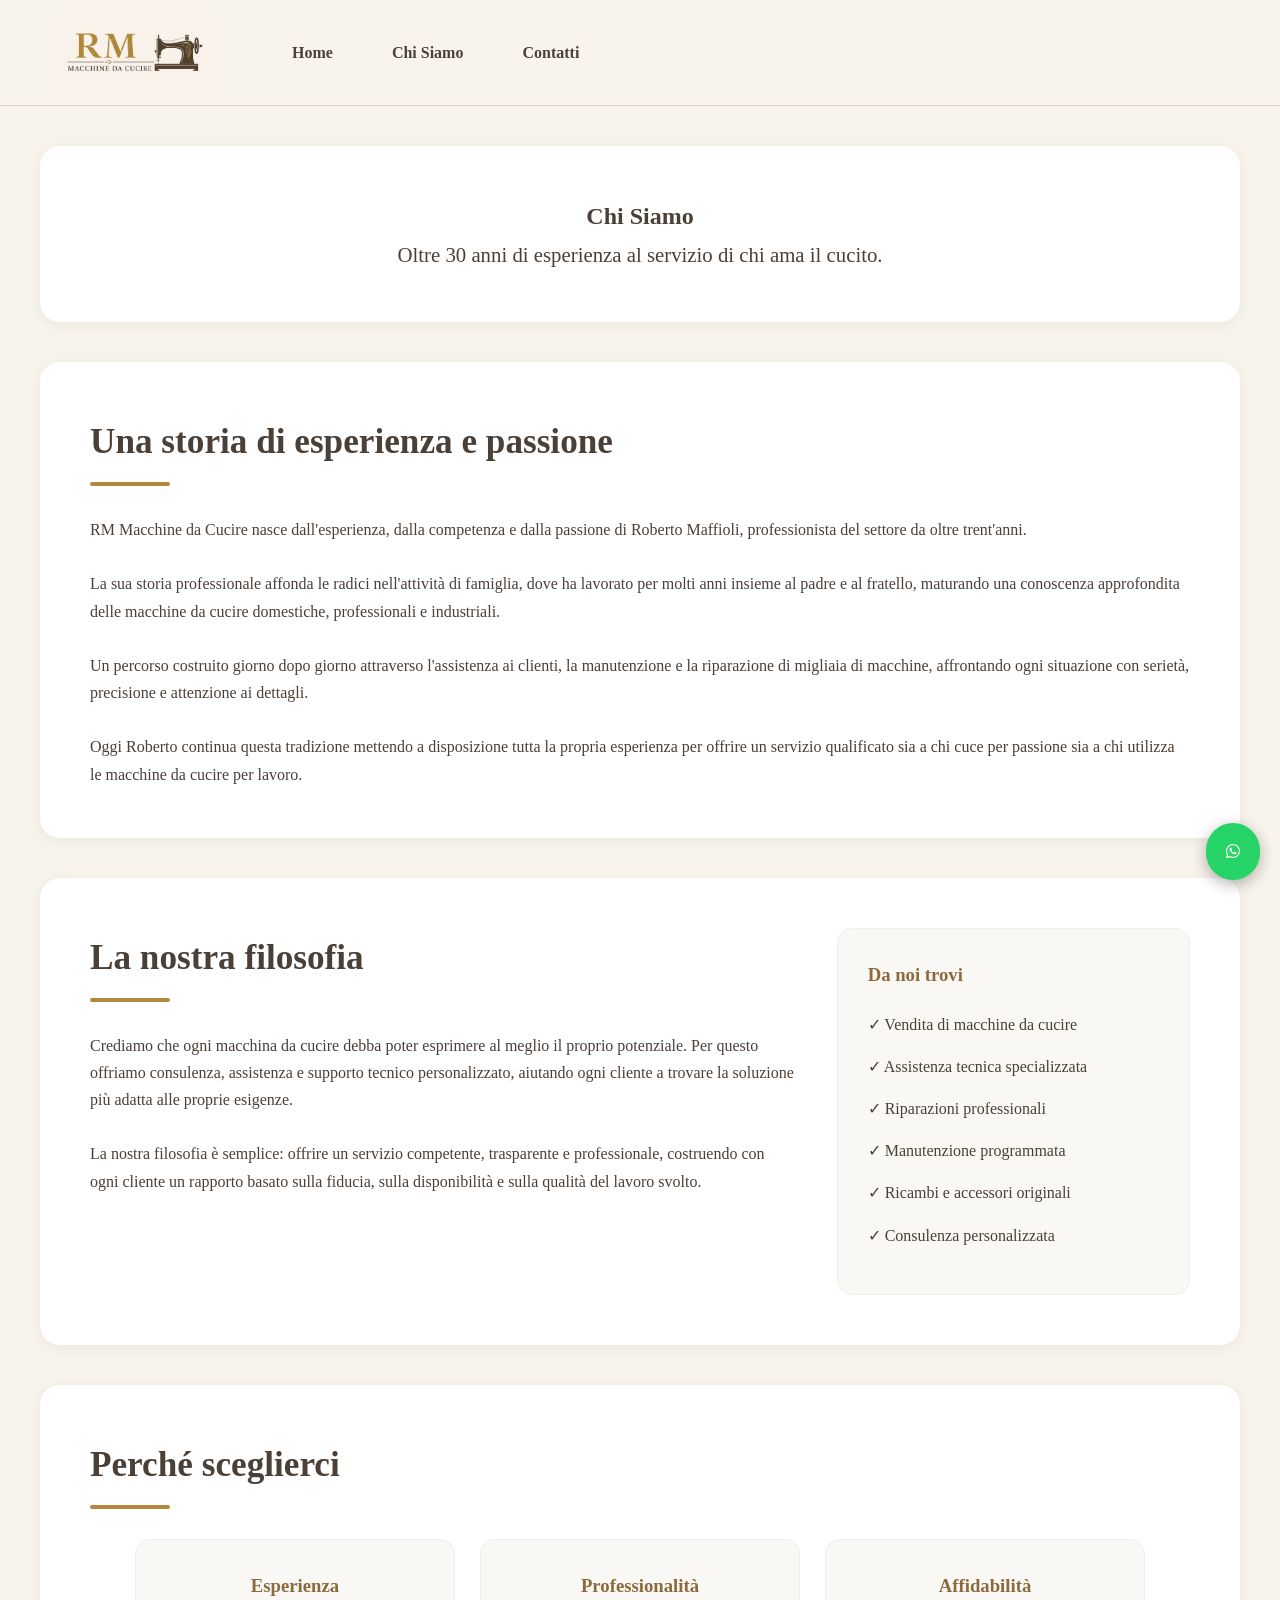
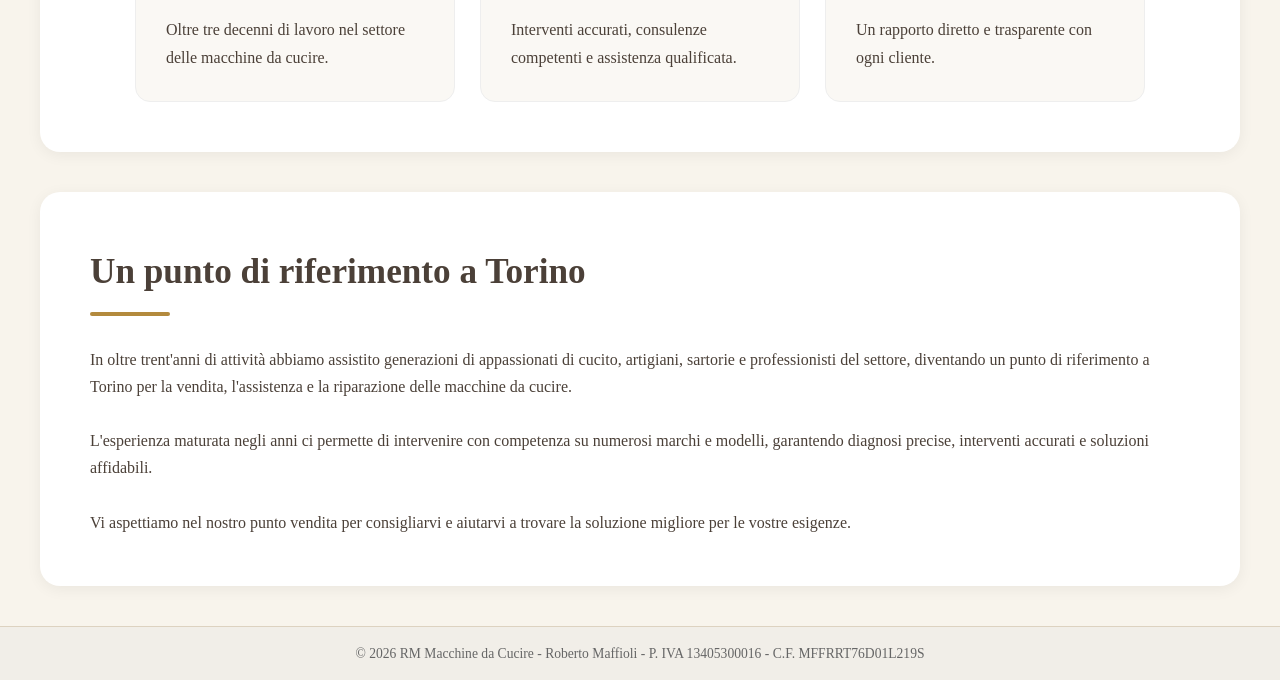
==== commit f9286862: "bug icone" ====
--- a/chi-siamo.html
+++ b/chi-siamo.html
@@ -23,6 +23,7 @@
     <link rel="apple-touch-icon" href="images/favicon.png">
 
     <link rel="stylesheet" href="css/style.css">
+    <link rel="stylesheet" href="https://cdnjs.cloudflare.com/ajax/libs/font-awesome/6.5.2/css/all.min.css">
 
     <!-- Dati strutturati per Google (scheda attività / Maps) -->
     <script type="application/ld+json">
@@ -231,37 +232,7 @@
 
     </section>
 
-    <section class="contact-section">
-
-        <h2>Contatta direttamente Roberto</h2>
-
-        <p>📍 Via San Secondo 86 - Torino</p>
-
-        <p>📞 +39 349 211 1248</p>
-
-        <p>🕒 Lunedì - Venerdì 08:30 - 18:30</p>
-
-        <div class="button-container">
-
-            <a href="https://wa.me/393492111248"
-               target="_blank"
-               class="btn btn-whatsapp">
-
-                WhatsApp
-
-            </a>
-
-            <a href="https://maps.google.com/?q=Via+San+Secondo+86+Torino"
-               target="_blank"
-               class="btn btn-phone">
-
-                Google Maps
-
-            </a>
-
-        </div>
-
-    </section>
+
 
     <footer class="footer-mini">
 
@@ -276,7 +247,8 @@
        target="_blank"
        class="whatsapp-float">
 
-        💬 Contattaci
+        <i class="fa-brands fa-whatsapp"></i>
+        
 
     </a>
 
--- a/css/style.css
+++ b/css/style.css
@@ -11,47 +11,12 @@
     line-height: 1.7;
 }
 
-
 a {
     text-decoration: none;
 }
 
-nav {
-    transition: all .3s ease;
-}
-
-.header-hidden {
-    opacity: 0;
-    transform: translateY(-20px);
-    pointer-events: none;
-}
-
-/* TITOLO */
-.hero-logo {
-    display: -webkit-flex;
-    display: flex;
-    -webkit-align-items: center;
-    align-items: center;
-    -webkit-justify-content: center;
-    justify-content: center;
-}
-
-.hero-logo-top {
-    display: flex;
-    justify-content: center;
-    align-items: center;
-    gap: 25px;
-}
-
-.hero-machine {
-    height: 100px;
-    width: auto;
-}
-
-
-
-
-/* HEADER */
+
+/* ===== HEADER ===== */
 
 header {
     background: #f8f4ec;
@@ -77,12 +42,19 @@
 
 .menu-toggle {
     display: none;
+    font-size: 2rem;
+    cursor: pointer;
+    color: #4b4038;
+    padding: 10px;
+    background: none;
+    border: none;
 }
 
 nav {
     display: flex;
     gap: 35px;
     margin-left: 30px;
+    transition: all .3s ease;
 }
 
     nav a {
@@ -100,25 +72,26 @@
         }
 
 
-/* HERO */
+/* ===== HERO ===== */
 
 .hero-box {
-    background: #f1eee8;
+    background: white;
     text-align: center;
-    padding: 40px;
-}
-
+    padding: 60px 80px;
+}
 
 .hero-logo-row {
     display: flex;
     justify-content: center;
     align-items: center;
-    gap: 50px;
+    gap: 30px;
+    width: fit-content;
+    margin: 0 auto;
 }
 
 .hero-rm {
-    font-size: 8rem;
-    line-height: 0.9;
+    font-size: 9rem;
+    line-height: 1;
     color: #c49a3a;
     font-family: Georgia, serif;
 }
@@ -130,7 +103,7 @@
 }
 
 .hero-logo-bottom {
-    font-size: 3.6rem;
+    font-size: 4rem;
     line-height: 0.95;
     color: #4b4038;
     text-align: left;
@@ -139,54 +112,165 @@
 .hero-owner {
     width: 100%;
     text-align: right;
-    margin-top: 10px;
+    margin-top: 8px;
     font-style: italic;
-    font-size: 1.2rem;
+    font-size: 1.1rem;
     color: #b38a3d;
 }
 
+.hero-divider {
+    color: #c49a3a;
+    font-size: 1.4rem;
+    margin: 25px auto 20px;
+    display: flex;
+    align-items: center;
+    justify-content: center;
+    gap: 10px;
+}
+
+    .hero-divider::before,
+    .hero-divider::after {
+        content: '';
+        display: block;
+        width: 120px;
+        height: 1px;
+        background: #c49a3a;
+        opacity: 0.5;
+    }
+
 .hero-slogan {
-    margin-top: 35px;
-    font-size: 1.6rem;
+    font-size: 1.3rem;
     color: #4b4038;
     text-align: center !important;
     width: 100%;
-}
-
-
-
-@media(max-width:768px) {
-
-    .hero-logo-row {
-        flex-direction: column;
-        gap: 10px;
-    }
-
-    .hero-rm {
-        font-size: 5rem;
-    }
-
-    .hero-logo-bottom {
-        font-size: 2rem;
-        text-align: center;
-    }
-
-    .hero-text {
-        align-items: center;
-    }
-
-    .hero-owner {
-        text-align: center;
+    margin-top: 0;
+}
+
+
+/* ===== SEZIONI ===== */
+
+.section-box {
+    max-width: 1200px;
+    margin: 40px auto;
+    background: white;
+    border-radius: 20px;
+    padding: 50px;
+    box-shadow: 0 3px 15px rgba(0,0,0,.06);
+}
+
+    .section-box h2 {
+        color: #4b4038;
+        font-size: 2.2rem;
+        margin-bottom: 30px;
+    }
+
+        .section-box h2::after {
+            content: '';
+            display: block;
+            width: 80px;
+            height: 4px;
+            background: #b38a3d;
+            margin-top: 10px;
+            border-radius: 5px;
+        }
+
+    .section-box p {
+        text-align: left;
+    }
+
+
+/* ===== CHI SIAMO ===== */
+
+.about-grid {
+    display: grid;
+    grid-template-columns: 2fr 1fr;
+    gap: 40px;
+    align-items: start;
+}
+
+.about-right {
+    background: #faf8f4;
+    padding: 30px;
+    border-radius: 15px;
+    border: 1px solid #eee;
+}
+
+    .about-right h3 {
+        color: #8b6a3d;
+        margin-bottom: 20px;
+    }
+
+    .about-right ul {
+        list-style: none;
+        padding: 0;
+    }
+
+    .about-right li {
+        margin-bottom: 15px;
         font-size: 1rem;
     }
 
-    .hero-box {
-        padding: 25px;
-    }
-}
-
-
-/* BUTTON */
+
+/* ===== SERVIZI ===== */
+
+.services {
+    display: flex;
+    flex-wrap: wrap;
+    gap: 25px;
+    justify-content: center;
+}
+
+.service-card {
+    background: #faf8f4;
+    width: 320px;
+    padding: 30px;
+    border-radius: 15px;
+    text-align: center;
+    border: 1px solid #eee;
+}
+
+    .service-card h3 {
+        color: #8b6a3d;
+        margin-bottom: 15px;
+    }
+
+
+/* ===== MARCHI ===== */
+
+.brand-logos {
+    display: flex;
+    flex-wrap: wrap;
+    justify-content: center;
+    align-items: center;
+    gap: 40px;
+}
+
+    .brand-logos img {
+        max-width: 150px;
+        max-height: 80px;
+        object-fit: contain;
+    }
+
+
+/* ===== CONTATTI ===== */
+
+.location-grid {
+    display: grid;
+    grid-template-columns: 2fr 1fr;
+    gap: 40px;
+    align-items: start;
+}
+
+.location-map iframe {
+    border-radius: 15px;
+}
+
+.location-info p {
+    margin-bottom: 5px;
+}
+
+
+/* ===== BOTTONI ===== */
 
 .button-container {
     margin-top: 30px;
@@ -214,7 +298,12 @@
     background: #25D366;
 }
 
-/* SLIDER PROMO */
+
+/* ===== SLIDER PROMO ===== */
+
+.promo-box {
+    padding: 5px;
+}
 
 .promo-banner {
     max-width: 1200px;
@@ -233,162 +322,8 @@
             display: block;
         }
 
-.promo-box {
-    padding:5px;
-}
-
-/*.promo-banner {
-    max-width: 1200px;
-    margin: 0px auto;
-    padding: 0 0px;
-}
-
-    .promo-banner img {
-        width: 100%;
-        display: block;
-        border-radius: 0px;
-        box-shadow: 0 8px 20px rgba(0,0,0,.10);
-    }*/
-/* SEZIONI */
-
-.section-box {
-    max-width: 1200px;
-    margin: 40px auto;
-    background: white;
-    border-radius: 20px;
-    padding: 50px;
-    box-shadow: 0 3px 15px rgba(0,0,0,.06);
-}
-
-    .section-box h2 {
-        color: #4b4038;
-        font-size: 2.2rem;
-        margin-bottom: 30px;
-    }
-
-        .section-box h2::after {
-            content: '';
-            display: block;
-            width: 80px;
-            height: 4px;
-            background: #b38a3d;
-            margin-top: 10px;
-            border-radius: 5px;
-        }
-
-    .section-box p {
-        text-align: left;
-    }
-
-/* SERVIZI */
-
-.services {
-    display: flex;
-    flex-wrap: wrap;
-    gap: 25px;
-    justify-content: center;
-}
-
-.service-card {
-    background: #faf8f4;
-    width: 320px;
-    padding: 30px;
-    border-radius: 15px;
-    text-align: center;
-    border: 1px solid #eee;
-}
-
-    .service-card h3 {
-        color: #8b6a3d;
-        margin-bottom: 15px;
-    }
-
-/* MARCHI */
-
-.brand-logos {
-    display: flex;
-    flex-wrap: wrap;
-    justify-content: center;
-    align-items: center;
-    gap: 40px;
-}
-
-    .brand-logos img {
-        max-width: 150px;
-        max-height: 80px;
-        object-fit: contain;
-    }
-
-/* CONTATTI */
-
-.contact-section {
-    max-width: 1200px;
-    margin: 40px auto;
-    background: white;
-    border-radius: 20px;
-    padding: 50px;
-    box-shadow: 0 3px 15px rgba(0,0,0,.06);
-}
-
-    .contact-section h2 {
-        font-size: 2.2rem;
-        margin-bottom: 20px;
-    }
-
-        .contact-section h2::after {
-            content: '';
-            display: block;
-            width: 80px;
-            height: 4px;
-            background: #b38a3d;
-            margin-top: 10px;
-            border-radius: 5px;
-        }
-
-    .contact-section p {
-        margin-bottom: 10px;
-    }
-
-/* CARD DOVE TROVARCI */
-.location-grid {
-    display: grid;
-    grid-template-columns: 2fr 1fr;
-    gap: 40px;
-    align-items: start;
-}
-
-.location-map iframe {
-    border-radius: 15px;
-}
-
-.location-info p {
-    margin-bottom: 5px;
-}
-
-@media(max-width:768px) {
-
-    .location-grid {
-        grid-template-columns: 1fr;
-        gap: 20px;
-    }
-}
-
-/* FOOTER */
-
-footer {
-    background: #4b4038;
-    color: white;
-    text-align: center;
-    padding: 40px;
-    margin-top: 40px;
-}
-
-.footer-line {
-    width: 250px;
-    margin: 20px auto;
-    border: none;
-    border-top: 1px solid rgba(255,255,255,.25);
-}
+
+/* ===== FOOTER ===== */
 
 .footer-mini {
     background: #f1eee8;
@@ -400,7 +335,8 @@
     margin-top: 30px;
 }
 
-/* WHATSAPP */
+
+/* ===== WHATSAPP FISSO ===== */
 
 .whatsapp-float {
     position: fixed;
@@ -415,60 +351,12 @@
     z-index: 9999;
 }
 
-.about-grid {
-    display: grid;
-    grid-template-columns: 2fr 1fr;
-    gap: 40px;
-    align-items: start;
-}
-
-.about-right {
-    background: #faf8f4;
-    padding: 30px;
-    border-radius: 15px;
-    border: 1px solid #eee;
-}
-
-    .about-right h3 {
-        color: #8b6a3d;
-        margin-bottom: 20px;
-    }
-
-    .about-right ul {
-        list-style: none;
-        padding: 0;
-    }
-
-    .about-right li {
-        margin-bottom: 15px;
-        font-size: 1rem;
-    }
-
-@media(max-width:768px) {
-
-    .about-grid {
-        grid-template-columns: 1fr;
-    }
-}
-
-/* MENU HAMBURGER */
-
-.menu-toggle {
-    display: none;
-    font-size: 2rem;
-    cursor: pointer;
-    color: #4b4038;
-    padding: 10px;
-    background: none;
-    border: none;
-}
-
-/* MOBILE */
-
-@media(max-width:768px) {
-
-    /* HEADER */
-
+
+/* ===== MOBILE ===== */
+
+@media (max-width: 768px) {
+
+    /* Header */
     .header-container {
         position: relative;
         justify-content: space-between;
@@ -483,13 +371,10 @@
 
     .menu-toggle {
         display: block;
-        font-size: 2rem;
-        cursor: pointer;
         padding: 5px 10px;
     }
 
-    /* MENU */
-
+    /* Menu */
     nav {
         display: none;
         position: absolute;
@@ -503,11 +388,11 @@
         transform: translateY(-10px);
         transition: .25s;
         margin-left: 0;
+        flex-direction: column;
     }
 
         nav.show {
             display: flex;
-            flex-direction: column;
             opacity: 1;
             transform: translateY(0);
         }
@@ -522,49 +407,82 @@
                 border-bottom: none;
             }
 
-    /* HERO MOBILE */
-
+    /* Hero */
     .hero-box {
-        padding: 25px 15px;
+        padding: 30px 20px;
     }
 
     .hero-logo-row {
-        flex-direction: row;
-        justify-content: center;
+        flex-direction: column;
+        gap: 10px;
+    }
+
+    .hero-rm {
+        font-size: 5rem;
+    }
+
+    .hero-text {
         align-items: center;
-        gap: 15px;
-    }
-
-    .hero-rm {
-        font-size: 4rem;
-        line-height: 1;
-    }
-
-    .hero-text {
-        align-items: flex-start;
     }
 
     .hero-logo-bottom {
-        font-size: 1.5rem;
-        line-height: 1;
-        text-align: left;
+        font-size: 2rem;
+        text-align: center;
     }
 
     .hero-owner {
-        width: auto;
-        text-align: right;
-        font-size: 0.8rem;
-        margin-top: 3px;
+        text-align: center;
+        font-size: 0.95rem;
+    }
+
+    .hero-divider::before,
+    .hero-divider::after {
+        width: 50px;
     }
 
     .hero-slogan {
         font-size: 1rem;
-        margin-top: 20px;
-        text-align: center !important;
-    }
-
-    /* BOTTONI */
-
+    }
+
+    /* Sezioni */
+    .section-box {
+        margin: 15px;
+        padding: 20px;
+    }
+
+    /* Chi siamo */
+    .about-grid {
+        grid-template-columns: 1fr;
+        gap: 20px;
+    }
+
+    .about-right {
+        padding: 20px;
+    }
+
+    /* Servizi */
+    .service-card {
+        width: 100%;
+        padding: 20px;
+    }
+
+    /* Marchi */
+    .brand-logos {
+        gap: 20px;
+    }
+
+        .brand-logos img {
+            max-width: 100px;
+            max-height: 60px;
+        }
+
+    /* Contatti */
+    .location-grid {
+        grid-template-columns: 1fr;
+        gap: 20px;
+    }
+
+    /* Bottoni */
     .button-container {
         margin-top: 15px;
     }
@@ -574,20 +492,7 @@
         font-size: .95rem;
     }
 
-    /* BOX */
-
-    .section-box {
-        margin: 15px;
-        padding: 20px;
-    }
-
-    .contact-section {
-        margin: 15px;
-        padding: 20px;
-    }
-
-    /* PROMO */
-
+    /* Promo */
     .promo-box {
         margin: 15px;
         padding: 10px;
@@ -601,41 +506,11 @@
             border-radius: 12px;
         }
 
-    /* CHI SIAMO */
-
-    .about-grid {
-        grid-template-columns: 1fr;
-        gap: 20px;
-    }
-
-    .about-right {
-        padding: 20px;
-    }
-
-    /* SERVIZI */
-
-    .service-card {
-        width: 100%;
-        padding: 20px;
-    }
-
-    /* MARCHI */
-
-    .brand-logos {
-        gap: 20px;
-    }
-
-        .brand-logos img {
-            max-width: 100px;
-            max-height: 60px;
-        }
-
-    /* WHATSAPP FISSO */
-
+    /* WhatsApp */
     .whatsapp-float {
         right: 10px;
         bottom: 10px;
         padding: 10px 15px;
         font-size: .9rem;
     }
-}+}
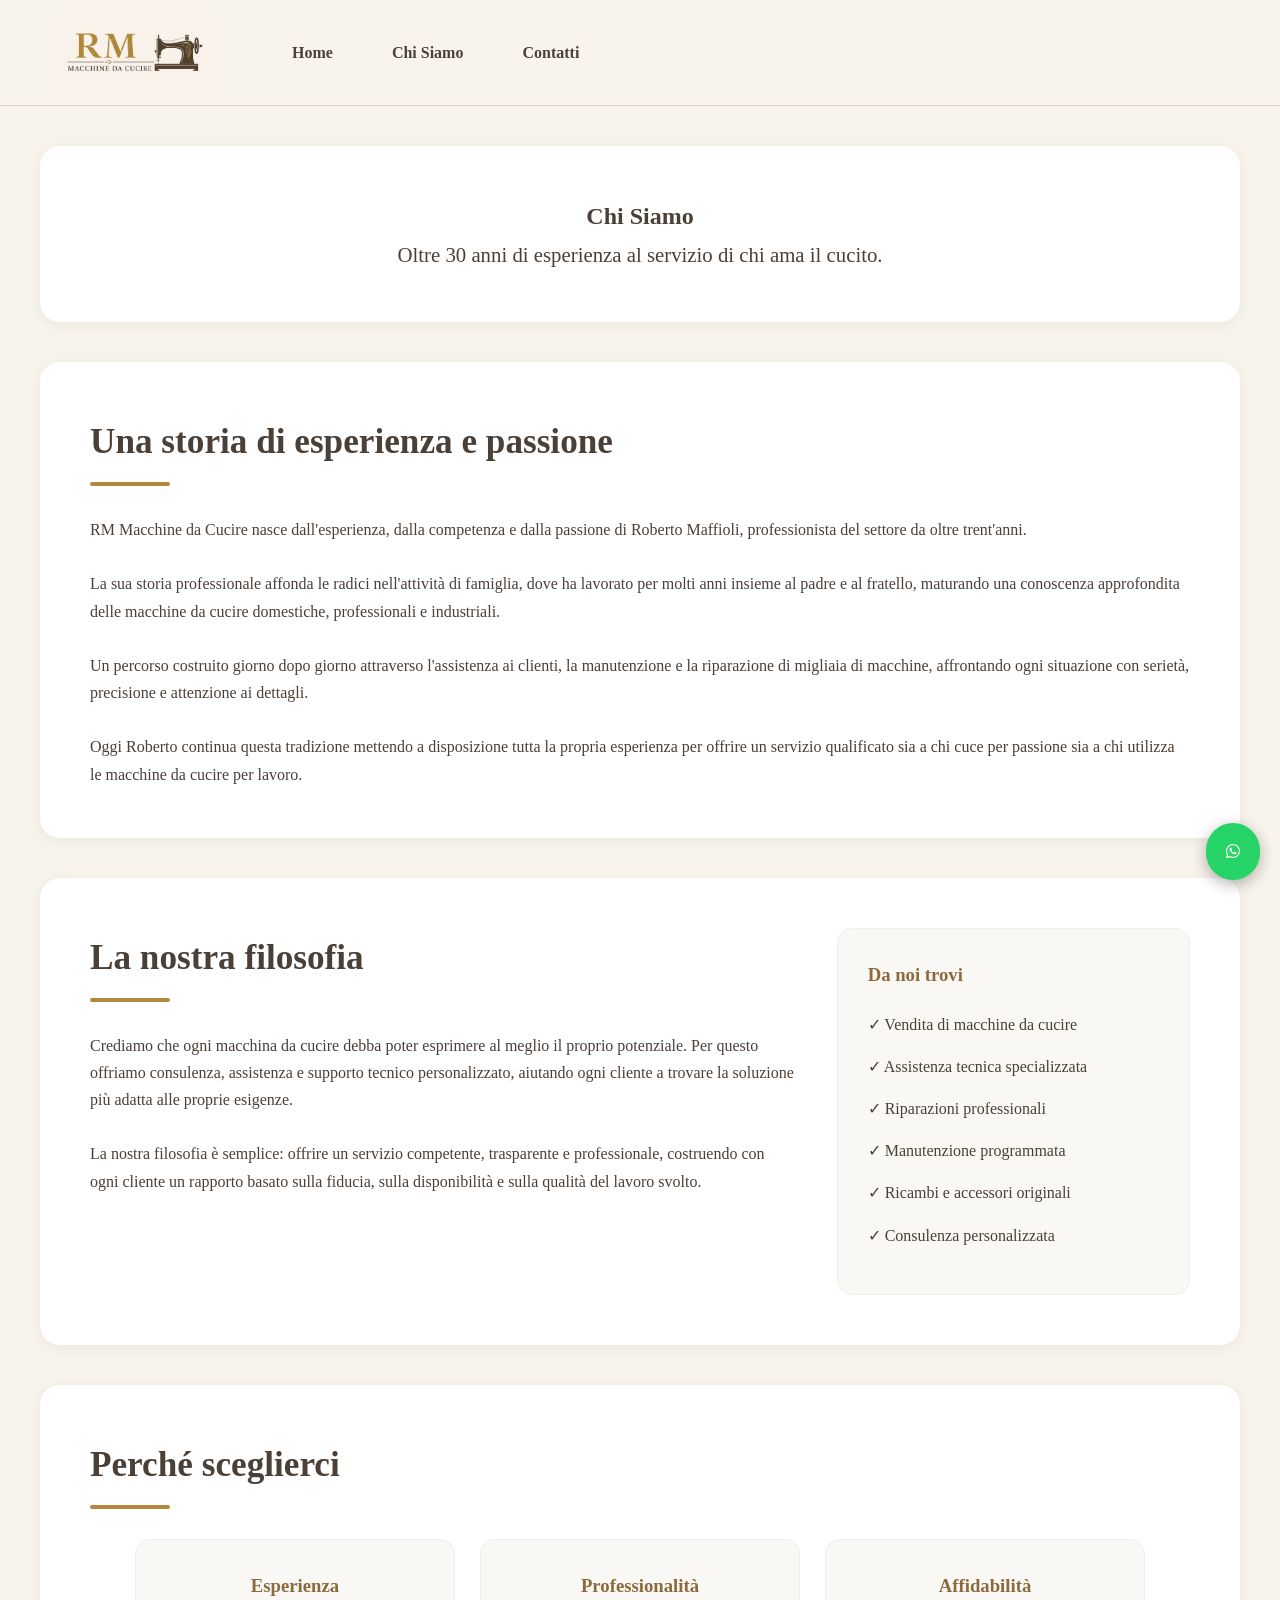
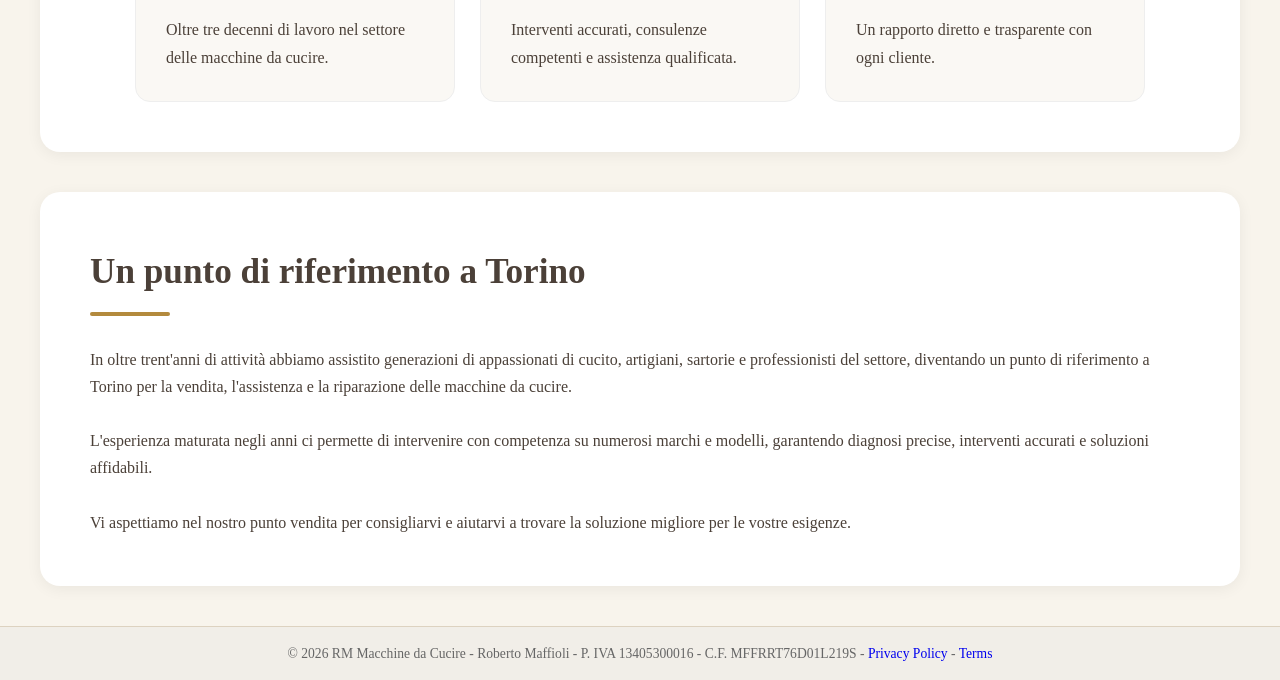
==== commit 4762a4bf: "aggiunto terms" ====
--- a/chi-siamo.html
+++ b/chi-siamo.html
@@ -234,12 +234,15 @@
 
 
 
+
     <footer class="footer-mini">
 
         © 2026 RM Macchine da Cucire -
         Roberto Maffioli -
         P. IVA 13405300016 -
-        C.F. MFFRRT76D01L219S
+        C.F. MFFRRT76D01L219S -
+        <a href="privacy.html">Privacy Policy</a> -
+        <a href="termini.html">Terms</a>
 
     </footer>
 
@@ -248,7 +251,7 @@
        class="whatsapp-float">
 
         <i class="fa-brands fa-whatsapp"></i>
-        
+
 
     </a>
 
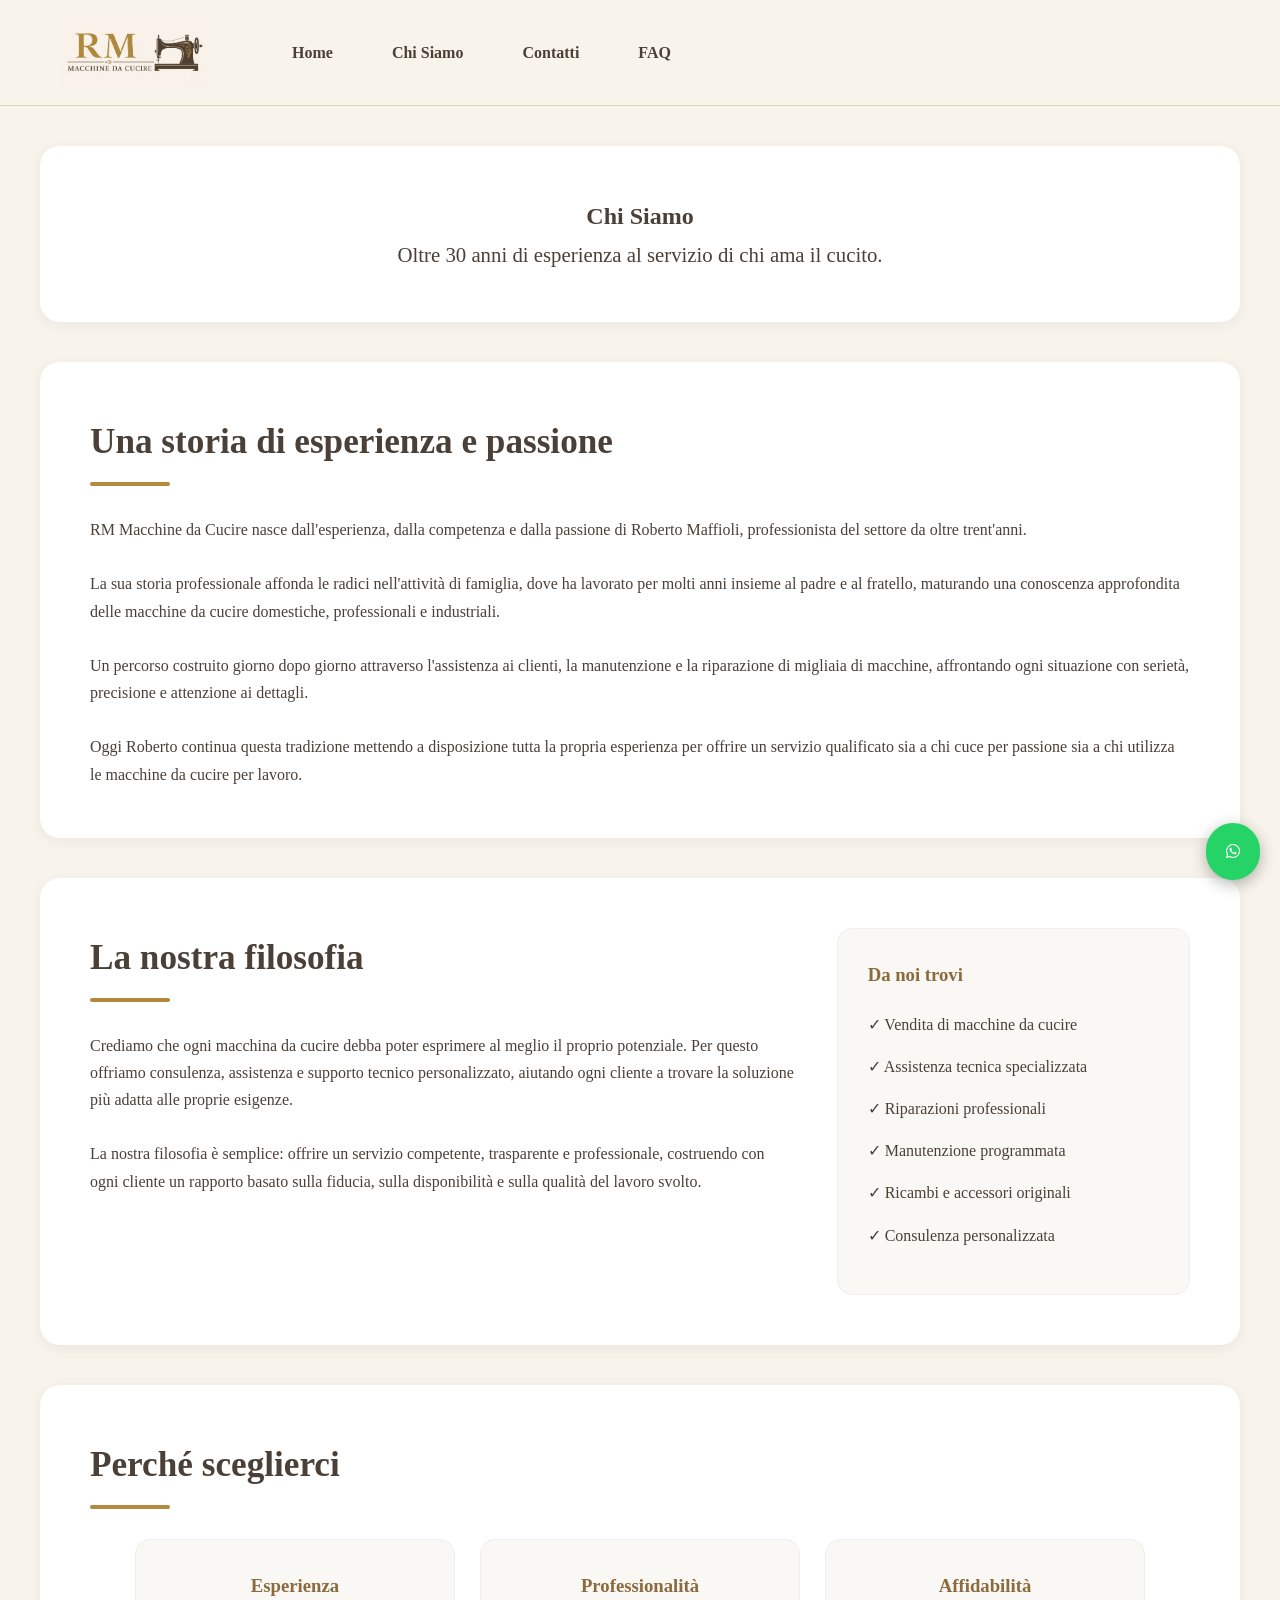
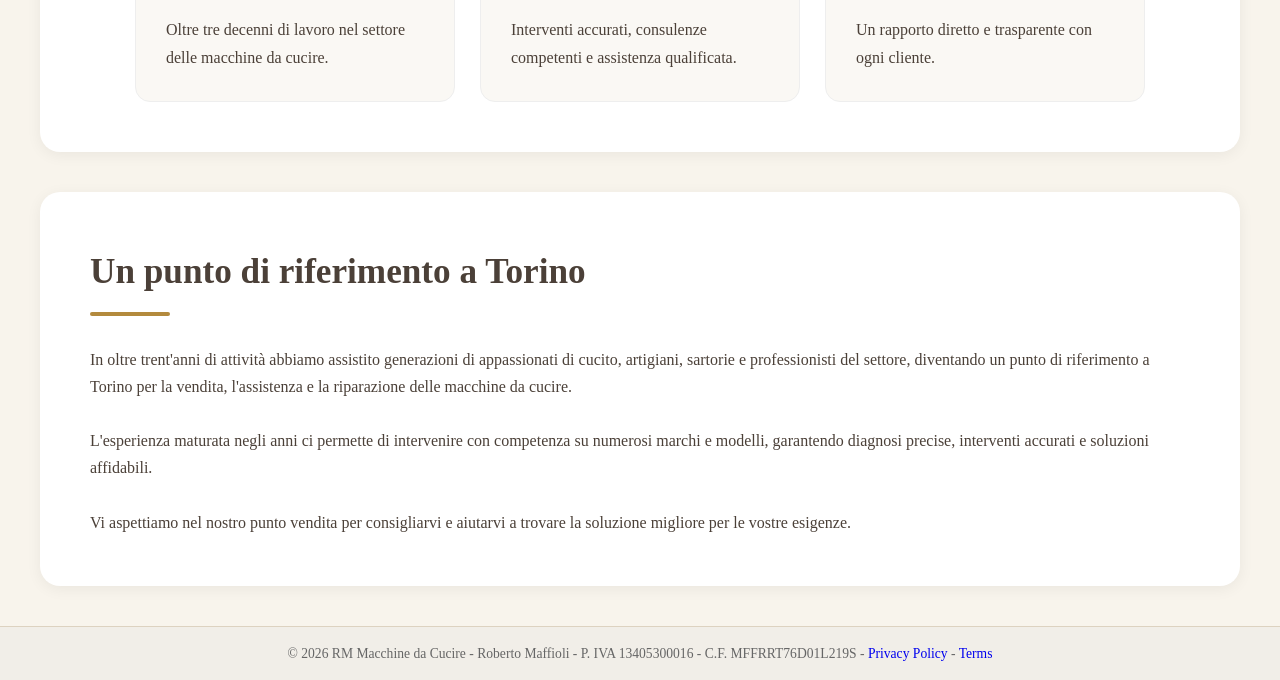
==== commit 389c0d4d: "Add page FAQ" ====
--- a/chi-siamo.html
+++ b/chi-siamo.html
@@ -65,6 +65,7 @@
                 <a href="index.html">Home</a>
                 <a href="chi-siamo.html">Chi Siamo</a>
                 <a href="contatti.html">Contatti</a>
+                <a href="faq.html">FAQ</a>
             </nav>
 
         </div>
--- a/css/style.css
+++ b/css/style.css
@@ -321,6 +321,28 @@
         .promo-banner img.active {
             display: block;
         }
+
+
+
+/* ===== FAQ - DOMANDE FREQUENTI ===== */
+.faq-item {
+    padding: 25px 0;
+    border-bottom: 1px solid #ececec;
+}
+
+    .faq-item:last-child {
+        border-bottom: none;
+    }
+
+    .faq-item h3 {
+        color: #8b6a3d;
+        margin-bottom: 10px;
+        font-size: 1.2rem;
+    }
+
+    .faq-item p {
+        margin: 0;
+    }
 
 
 /* ===== FOOTER ===== */
